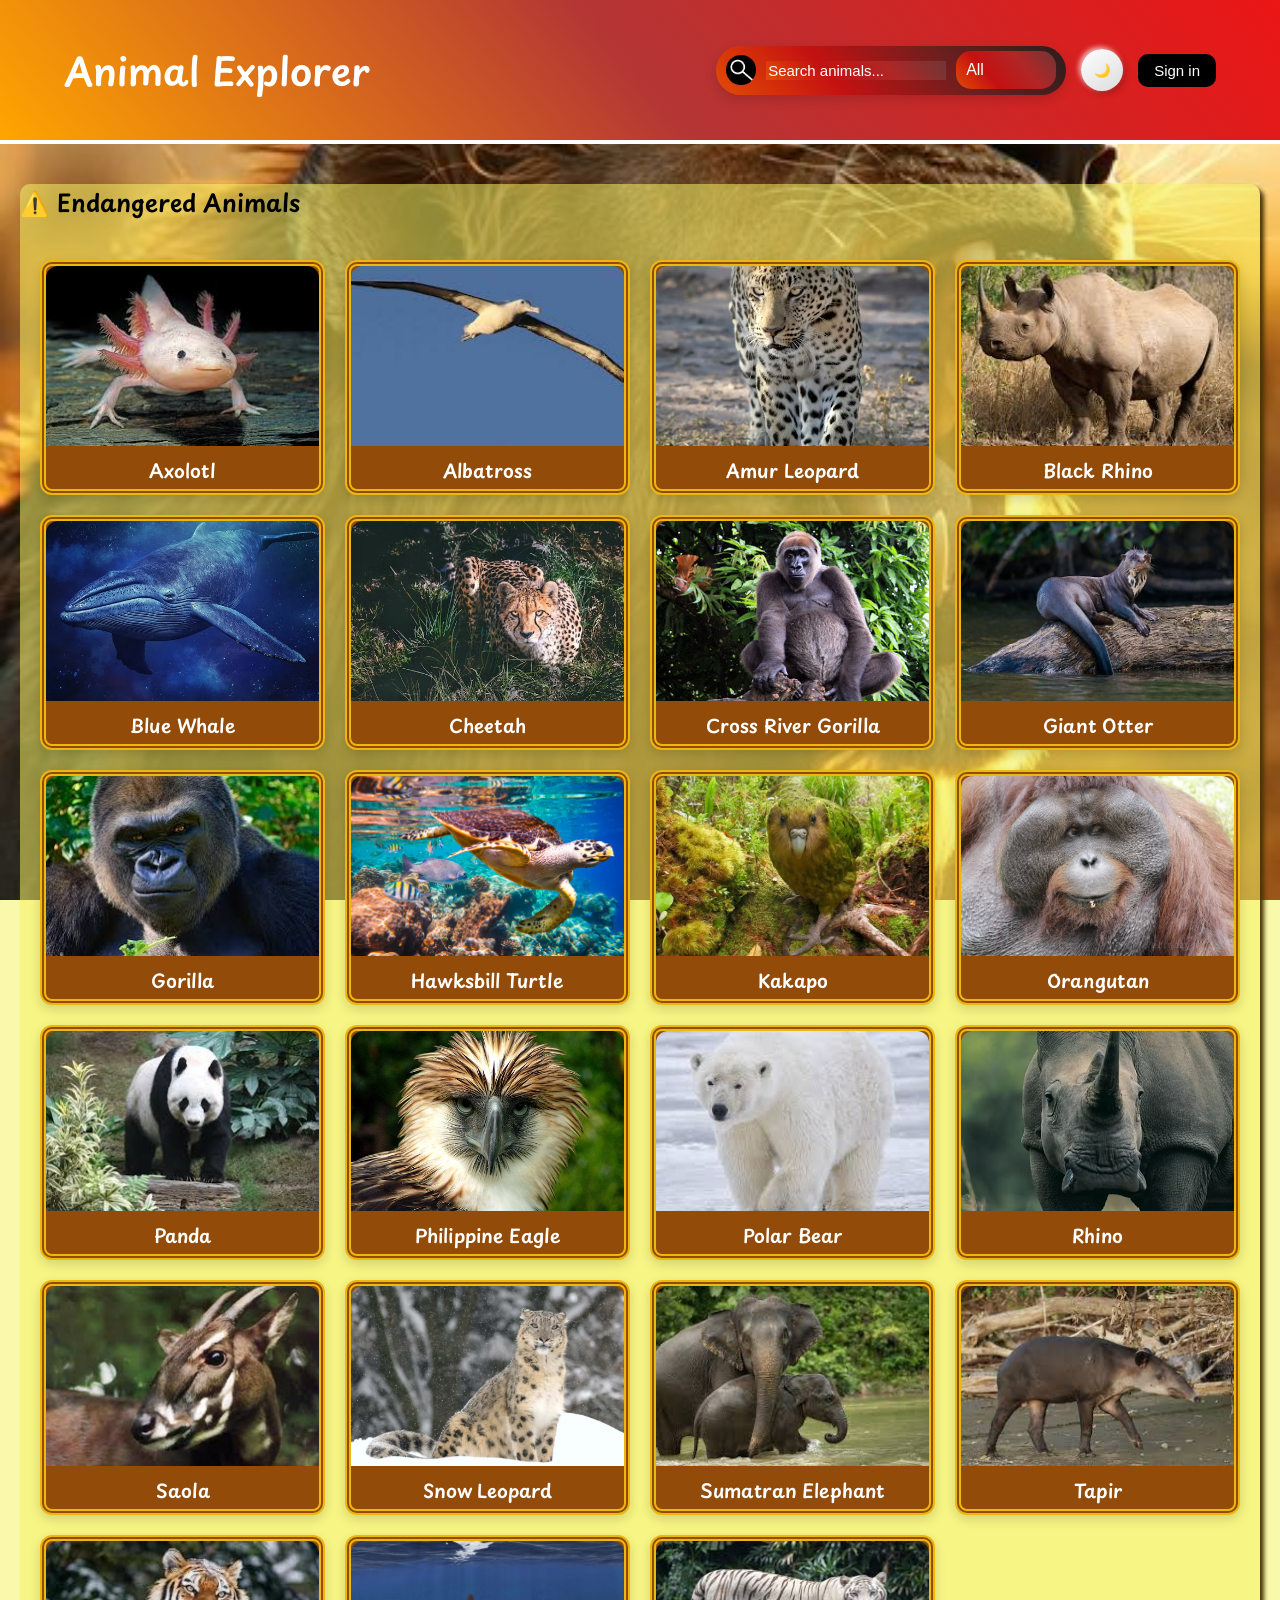
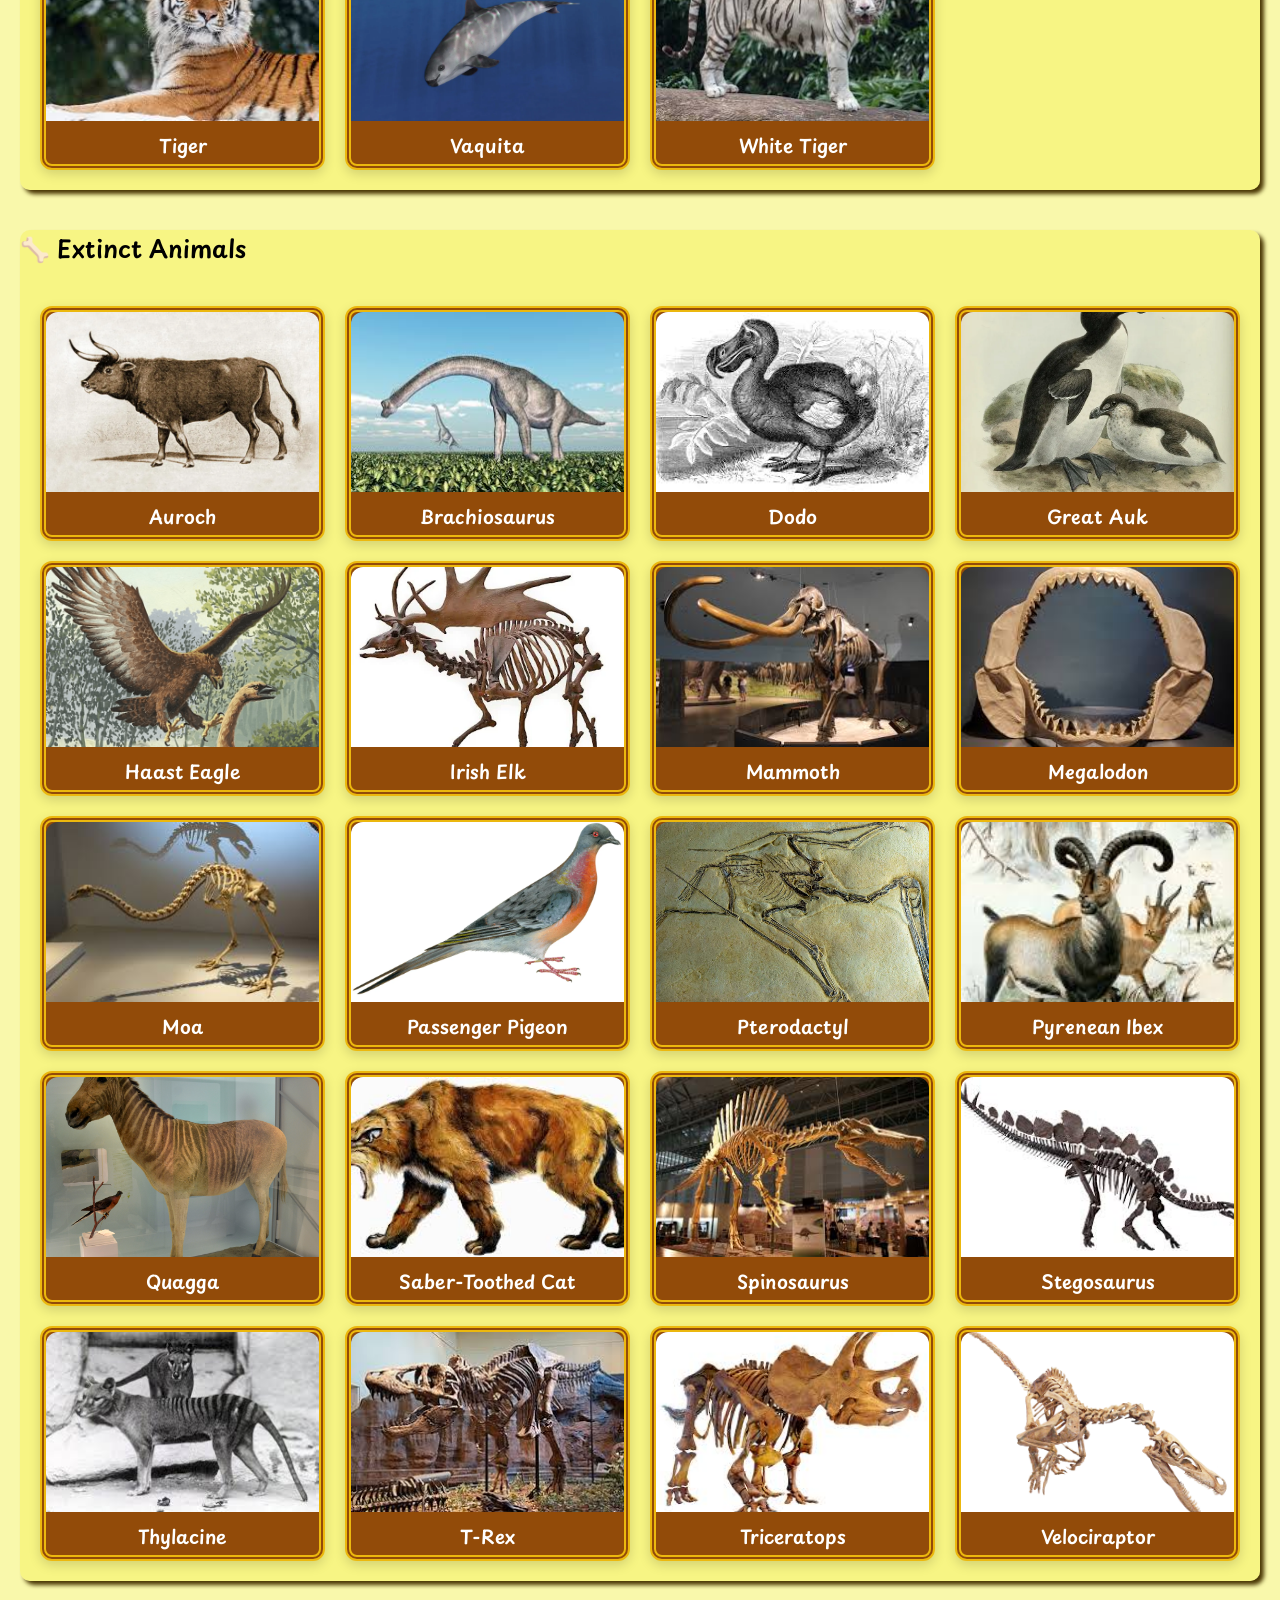
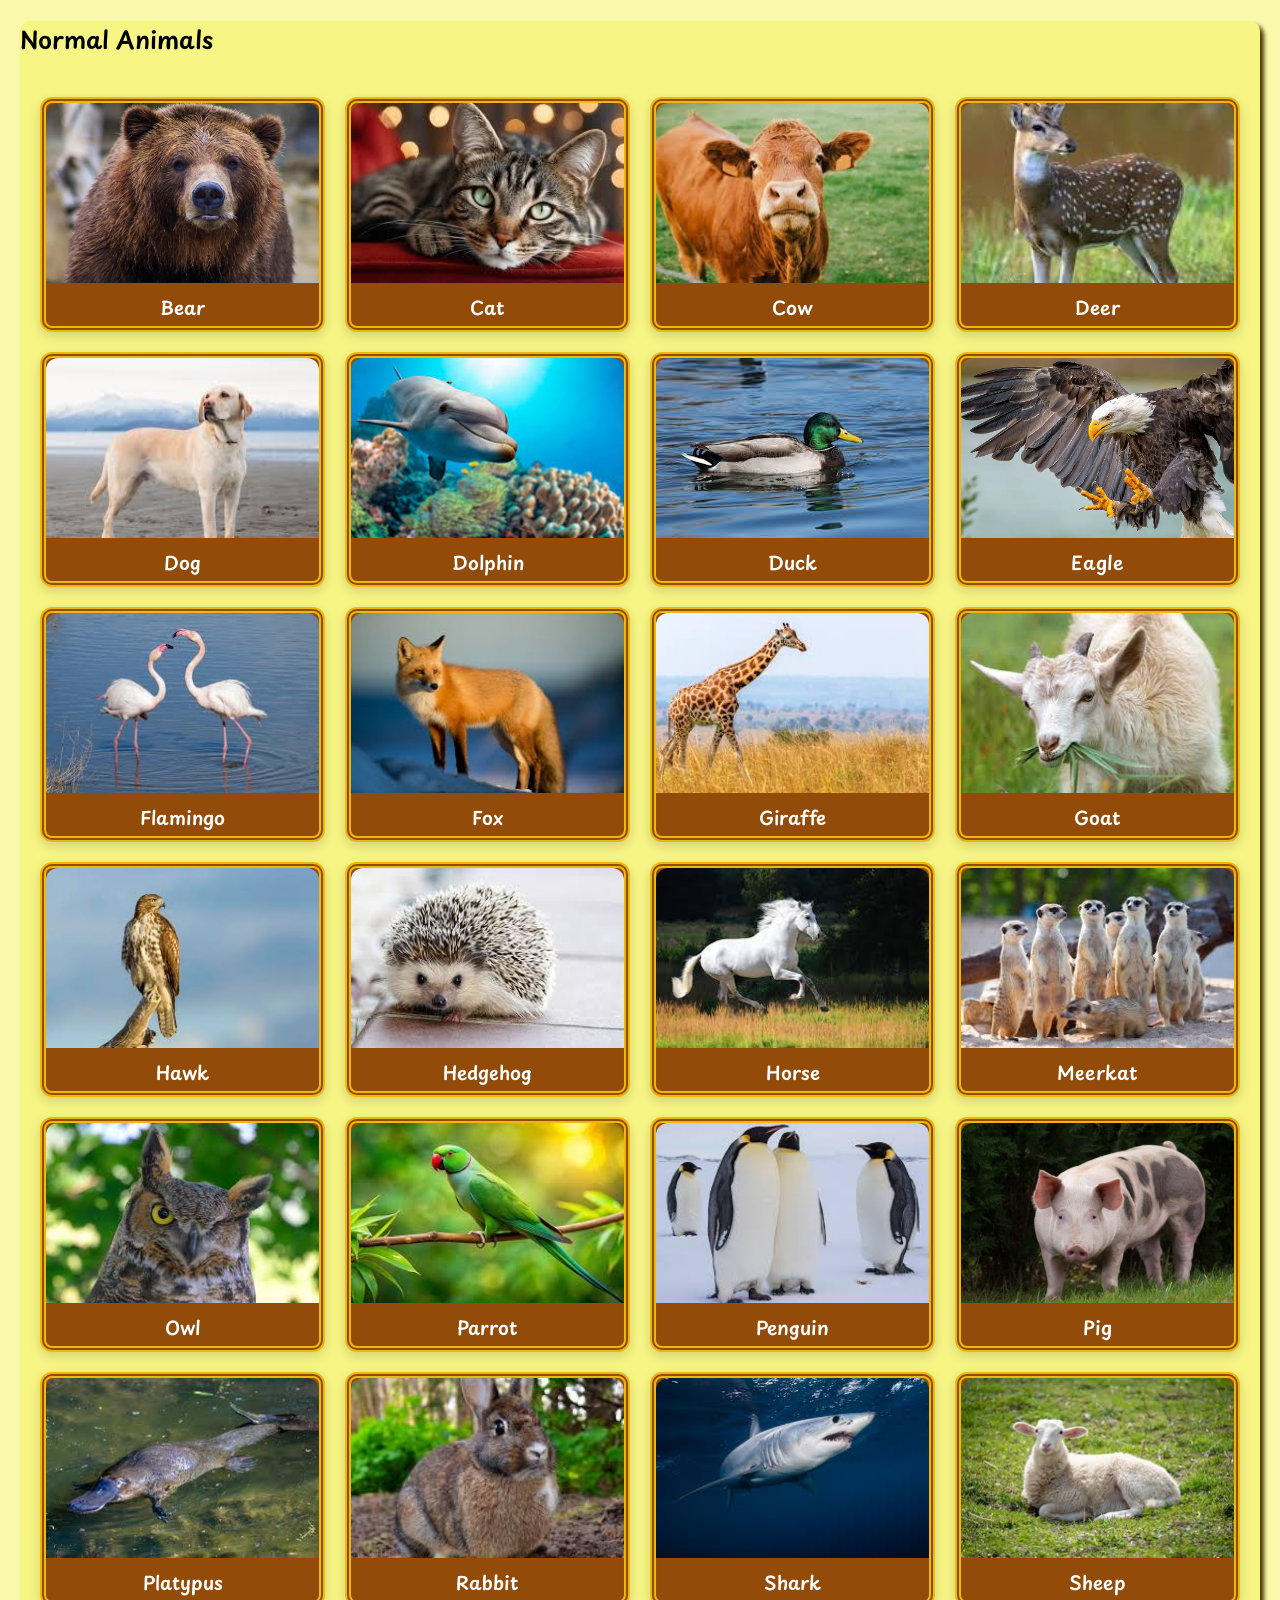
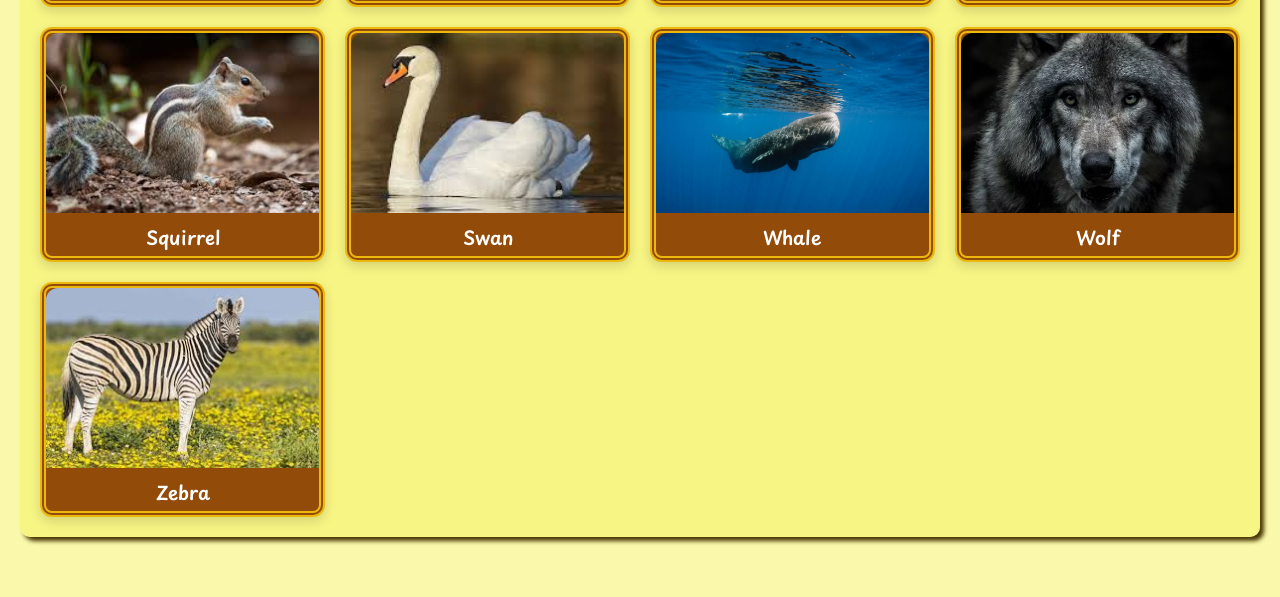
==== index.html @ 4bc7c134 "Initial commit" ====
<!DOCTYPE html>
<html>

<head>
    <meta charset="UTF-8">
    <title>Animal Explorer</title>
    <link rel="stylesheet" href="style.css">
    <meta name="viewport" content="width=device-width, initial-scale=1.0">
    <link rel="preconnect" href="https://fonts.googleapis.com">
    <link rel="preconnect" href="https://fonts.gstatic.com" crossorigin>
    <link href="https://fonts.googleapis.com/css2?family=Playpen+Sans:wght@100..800&display=swap" rel="stylesheet">
</head>

<body>

    <header class="navbar">
        <div>
            <a href="index.html">
                <h2 style="font-size: 38px">Animal Explorer</h2>
            </a>
        </div>
        <div class="right-section">
            <div class="search-bar">
                <span class="icon"><img src="magGlass.png" style="height: 30px;border-radius: 
                50%;margin-top: 4px;"></span>

                <input type="search" id="search" placeholder="Search animals...">

                <div id="categoryFilter">
                        <div class="selected-value">All</div>
                        <div class="options-list">
                        <div class="option" data-value="all">All</div>
                        <div class="option" data-value="normal">Normal</div>
                        <div class="option" data-value="endangered">Endangered</div>
                        <div class="option" data-value="extinct">Extinct</div>
                    </div>
                </div>
            </div>
            <button id="themeToggle" class="theme-btn">
                <span class="icon">🌙</span>
            </button>
            <div class="auth-section">
                <button id="loginBtn">Sign in</button>
            </div>
        </div>
    </header>
    <main class="animal-sections">

        <section class="types">
            <h2>🐾 Most Popular Animals</h2>
            <div id="popularContainer" class="card-grid"></div>
        </section>

        <section class="types">
            <h2>⚠️ Endangered Animals</h2>
            <div id="endangeredContainer" class="card-grid"></div>
        </section>

        <section class="types">
            <h2>🦴 Extinct Animals</h2>
            <div id="extinctContainer" class="card-grid"></div>
        </section>
        <section class="types">
            <h2> Normal Animals</h2>
            <div id="animalContainer" class="card-grid"></div>
        </section>

    </main>
    <div id="authModal" class="modal">
        <div class="modal-content">

            <span id="closeModal">&times;</span>
            <h2 id="formTitle">Login</h2>

            <input type="text" id="username" placeholder="Username">
            <input type="password" id="password" placeholder="Password">

            <button id="submitBtn">Login</button>

            <p id="toggleText">
                Don't have an account?
                <span id="toggleForm">Register</span>
            </p>

        </div>
    </div>
    <script src="auth.js"></script>
    <script src="script.js"></script>
    <script src="theme.js"></script>
</body>

</html>
---- style.css ----
*::selection {
    background: transparent;
}

* {
    transition: background 0.3s, color 0.3s, transform 0.2s;
}

/*DARK MODE AND LIGHT MODE*/
:root {
    --bg-color: rgba(245, 243, 100, 0.541);
    --text-color: #000;
    --card-bg: rgb(146, 75, 9);
    --navbar-bg: linear-gradient(50deg,orange,rgb(180, 53, 53), #eb1515);
    --card-bo: rgb(236, 184, 14);
    --box-sh: 4px 4px 4px rgb(73, 54, 3);
}

.dark-mode body::before {
    background: rgba(0, 0, 0, 0.6);
}

.dark-mode {
    background-image: url(lionBackgroundDark.jpg);
    --bg-color: rgba(15, 28, 59, 0.534);
    --text-color: #e5e7eb;
    --card-bg: linear-gradient(145deg, #1e293b, #0f172a);
    --navbar-bg: linear-gradient(45deg,black,rgb(24, 26, 53),#020617);
    --card-bo: rgba(35, 39, 51, 0.911);
    --box-sh: 4px 4px 4px rgb(6, 7, 66);

}

body::before {
    content: "";
    position: fixed;
    inset: 0;
    pointer-events: none;
    z-index: 0;
}

body {
    margin: 0;
    font-family: Arial, Helvetica, sans-serif;
    background: var(--bg-color);
    background-image: url("lionBackground.jpg");
    background-attachment: fixed;
    background-size: cover;
    background-repeat: no-repeat;
    color: var(--text-color);
    overflow-x: hidden;
    position: relative;
    z-index: 1;
}

/*THEME BUTTON*/
.dark-mode .theme-btn {
    background: linear-gradient(145deg, #1e293b, #0f172a);
    box-shadow:
        -2px -2px 5px rgba(255, 255, 255, 0.05);
}

.theme-btn {
    display: flex;
    align-items: center;
    justify-content: center;
    width: 42px;
    height: 42px;
    border-radius: 50%;
    border: none;
    cursor: pointer;
    background: linear-gradient(145deg, #ffffff, #dcdcdc);
    box-shadow:
        3px 3px 6px rgba(0, 0, 0, 0.2),
        -2px -2px 5px rgba(255, 255, 255, 0.7);
    transition: all 0.3s ease;
}

.theme-btn:hover {
    transform: scale(1.1);
}

.theme-btn:active {
    transform: scale(0.95);
}

.theme-btn .icon {
    font-size: 18px;
}

a {
    text-decoration: none;
    color: inherit;
}

.types {
    border-radius: 10px;
    background-color: rgba(245, 188, 31, 0.7);
    box-shadow: var(--box-sh);
}

h1,
h2,
h3 {
    font-family: "Playpen Sans", cursive;
    font-optical-sizing: auto;
    font-style: normal;
    font-weight: 600;
}

/*HEADER*/
header {
    background: var(--navbar-bg);
    color: white;
    border-bottom: 4px white solid;
}

.navbar {
    display: flex;
    align-items: center;
    justify-content: space-between;
    padding: 10px 5%;
}

.right-section {
    display: flex;
    align-items: center;
    gap: 15px;
}

/*SEARCH BAR*/
.search-bar {
    display: flex;
    align-items: center;
    background: linear-gradient(50deg, rgb(226, 75, 5), rgb(196, 17, 17), rgb(107, 31, 31), rgb(43, 29, 29));
    border-radius: 30px;
    gap: 10px;
    box-shadow: 0 4px 12px rgba(0, 0, 0, 0.15);
    padding: 5px 10px;
}

#search {
    background: linear-gradient(50deg, rgb(226, 75, 5), rgb(196, 17, 17), rgb(177, 38, 38), rgb(112, 54, 54));
    color: white;
}

#search::placeholder {
    color: white;
}

.dark-mode .search-bar {
    background: linear-gradient(50deg, rgb(49, 13, 209), rgb(33, 53, 151), rgb(36, 36, 97), rgb(22, 17, 39));
}

.dark-mode #search {
    background: linear-gradient(50deg, rgb(72, 42, 206), rgb(33, 53, 151), rgb(45, 45, 158), rgb(51, 31, 116));
    color: white;
}

.dark-mode #search::placeholder {
    color: white;
}

.search-bar .icon {
    font-size: 18px;
    color: gray;
}

.search-bar input {
    border: none;
    outline: none;
    font-size: 15px;
    width: 180px;
}

.search-bar select {
    border: none;
    outline: none;
    font-size: 14px;
    background: transparent;
}


/*CATEGORY FILTER*/
#categoryFilter {
    position: relative;
    display: inline-block;
    width: 5rem;
    cursor: pointer;
    border-radius: 15px;
    color: white;
    padding: 10px;
    background: linear-gradient(50deg, rgb(226, 75, 5), rgb(196, 17, 17), rgb(177, 38, 38), rgb(112, 54, 54));
}

.dark-mode #categoryFilter {
    background: linear-gradient(50deg, rgb(72, 42, 206), rgb(33, 53, 151), rgb(45, 45, 158), rgb(51, 31, 116));
}

.options-list {
    display: none;
    position: absolute;
    top: 100%;
    left: 0;
    width: 100%;
    z-index: 10;
    background: #fff;
    color: #000;
}

#categoryFilter:hover .options-list {
    display: block;
    background: linear-gradient(50deg, rgb(226, 75, 5), rgb(196, 17, 17), rgb(177, 38, 38), rgb(112, 54, 54));
}
.dark-mode #categoryFilter:hover .options-list {
    background: linear-gradient(50deg, rgb(72, 42, 206), rgb(33, 53, 151), rgb(45, 45, 158), rgb(51, 31, 116));
}
.option {
    background: linear-gradient(50deg, rgb(226, 75, 5), rgb(196, 17, 17), rgb(177, 38, 38), rgb(112, 54, 54));
    border-radius: 5px;
    padding: 15px;
    margin-top: 5px;
}

.option:hover {
     background: linear-gradient(50deg, rgba(226, 75, 5, 0.8), rgba(196, 17, 17,0.8), rgba(177, 38, 38,0.8), rgba(112, 54, 54,0.8));
}
.dark-mode .option{
    background: linear-gradient(50deg, rgb(72, 42, 206), rgb(33, 53, 151), rgb(45, 45, 158), rgb(51, 31, 116));
}
.dark-mode .option:hover{
    background: linear-gradient(50deg, rgba(132, 119, 190, 0.8), rgba(48, 64, 141, 0.8), rgba(8, 8, 70, 0.8), rgba(18, 3, 65, 0.8));
}
/*LOGIN*/
.auth-section {
    margin-left: auto;
}

.auth-section button {
    padding: 8px 16px;
    font-size: 15px;
    border: none;
    border-radius: 10px;
    background: black;
    color: white;
    cursor: pointer;
}

.auth-section button:hover {
    border: 1px solid white;
    transform: scale(1.2, 1.2);
}

.section-title {
    margin: 20px;
}

/*REGISTRATION FORM*/
.modal {
    display: none;
    position: fixed;
    top: 0;
    left: 0;
    width: 100%;
    height: 100%;

    background: rgba(0, 0, 0, 0.6);

    justify-content: center;
    align-items: center;
}

.dark-mode .modal {
    background: rgba(255, 255, 255, 0.6);
}

.modal-content {
    background: white;
    padding: 20px;
    border-radius: 10px;
    width: 400px;
    position: relative;
    display: flex;
    flex-direction: column;
    gap: 10px;
    font-size: 18px;
}

.dark-mode .modal-content {
    background: black;
}

.modal-content button {
    font-size: 20px;
    align-self: center;
    width: auto;
    animation: change;
}

#closeModal {
    position: absolute;
    top: 10px;
    right: 12px;
    font-size: 40px;
    cursor: pointer;
}

.modal-content input {
    padding: 8px;
}

#toggleForm {
    color: blue;
    cursor: pointer;
}

/*CARD*/
.card {
    border: 6px var(--card-bo) double;
    position: relative;
    font-family: Arial, Helvetica, sans-serif;
    background: var(--card-bg);
    border-radius: 12px;
    overflow: hidden;
    text-align: center;
    box-shadow: 0 4px 12px rgba(0, 0, 0, 0.15);
    transition: transform 0.25s ease, box-shadow 0.25s ease;
    opacity: 1;
}

.card::before {
    content: "";
    position: absolute;
    top: 0;
    left: 0;
    right: 0;
    bottom: 0;
    backdrop-filter: blur(6px);
    z-index: -1;
    /* Keeps it behind the image and text */
}

.card:hover {
    transform: translateY(-8px) scale(1.02);
    box-shadow: 0 10px 25px rgba(0, 0, 0, 0.615);
}

.card h3 {
    margin: 10px 0 5px;
    color: white;
}

.card p {
    margin-bottom: 10px;
    color: #eee;
    font-size: 14px;
}

.medal {
    position: absolute;
    top: 10px;
    left: 10px;
    width: 36px;
    height: 36px;
    border-radius: 50%;
    display: flex;
    align-items: center;
    justify-content: center;
    font-weight: bold;
    font-size: 16px;
}

.gold {
    background: #FFD700;
}

.silver {
    background: #C0C0C0;
}

.bronze {
    background: #CD7F32;
}

.normal {
    background: white;
    color: black;
    border: 2px solid #ddd;
}

/*GRID*/
.animal-sections {
    padding: 20px;
}

.animal-sections section {
    background: var(--bg-color);
    margin-bottom: 40px;
}

.card-grid {
    display: grid;
    grid-template-columns: repeat(auto-fit, minmax(260px, 1fr));
    justify-content: center;
    gap: 20px;
    padding: 20px;
}

.card img {
    width: 100%;
    height: 180px;
    object-fit: cover;
    display: block;
    border-radius: 12px 12px 0 0;

}

/*Animal.html*/
.animal-page {
    display: flex;
    gap: 40px;
    padding: 20px;
}

.animal-info {
    background: var(--bg-color);
    padding: 15px;
    flex: 1;
}

.animal-gallery img {
    height: 80%;
    width: 90%;
    border-radius: 10px;
    object-fit: cover;
}

.animal-gallery {
    height: 35rem;
    max-width: 500px;
    margin: auto;
    text-align: center;
    border: 16px double rgb(80, 51, 25);
    flex: 1;
    order: 2;
}

.dark-mode .animal-gallery {
    border: 16px double rgb(23, 18, 65);
}

.main-img {
    width: 80%;
    margin-top: 2%;
    height: auto;
    object-fit: cover;
    border-radius: 10px;
    transition: opacity 0.3s ease-in-out;
    cursor: pointer;
}

.main-img.fade {
    opacity: 0.3;
}

/*THUMBNAILs*/
.thumbnails::-webkit-scrollbar {
    display: none;
}

.thumbnails {
    margin-top: 10px;
    border-top: 16px double rgb(80, 51, 25);
    padding: 5px;
    display: flex;
    justify-content: center;
    gap: 10px;
    overflow-x: auto;
}

.dark-mode .thumbnails {
    border-top: 16px double rgb(23, 18, 65);
}

.thumbnails img {
    width: 65px;
    height: 65px;
    object-fit: cover;
    border-radius: 8px;
    cursor: pointer;
    opacity: 0.6;
    filter: blur(1px);
    transition: 0.3s;
}

.thumbnails img:hover {
    opacity: 1;
    filter: blur(0px);
    transform: scale(1.1) translateZ(5px);
}

.thumbnails img.active {
    border: 2px solid black;
    opacity: 1;
}

.dark-mode .thumbnails img.active {
    opacity: 1;
    border: 2px solid white;
}

.nav-btn {
    background: rgba(255, 255, 255, 0.1);
    border: none;
    color: white;
    font-size: 20px;
    padding: 10px;
    cursor: pointer;
    border-radius: 8px;
    transition: 0.2s;
}

.nav-btn:hover {
    background: rgba(255, 255, 255, 0.2);
}

/*IMAGE MAGNIFIED*/
.image-modal {
    display: none;
    position: fixed;
    z-index: 999;
    left: 0;
    top: 0;
    width: 100%;
    height: 100%;
    background: rgba(0, 0, 0, 0.9);
    justify-content: center;
    align-items: center;
}

.image-modal img {
    max-width: 90%;
    max-height: 90%;
    border-radius: 10px;
}

#closeImage {
    position: absolute;
    top: 20px;
    right: 30px;
    font-size: 40px;
    color: white;
    cursor: pointer;
}

/*BACK BUTTON*/
#back {
    height: 70px;
    width: auto;
    padding: 10px;
    margin: 5%;
    border-radius: 8px;
    background: var(--bg-color);
}

@media(max-width:600px) {
    .card img {
        height: 150px;
    }
}

.animal-info {
    line-height: 1.6;
}

@media (max-width: 768px) {
    .animal-page {
        flex-direction: column;
        padding: 10px;
    }

    .animal-gallery {
        order: 1;
        width: 400px;
        height: 200px;
    }

    .animal-info {
        order: 2;
    }

    .main-img {
        height: 220px;
    }

    .thumbnails img {
        width: 60px;
        height: 60px;
    }

    .navbar {
        flex-direction: column;
        align-items: flex-start;
        gap: 10px;
    }

    .right-section {
        width: 100%;
        flex-direction: column;
        align-items: stretch;
    }

    #search {
        width: 100%;
    }

    .search-bar {
        width: 100%;
    }

    .search-bar input {
        width: 100%;
    }

    .auth-section {
        width: 100%;
    }

    .auth-section button {
        width: 100%;
    }

    .card-grid {
        gap: 10px;
        padding: 10px;
    }

}
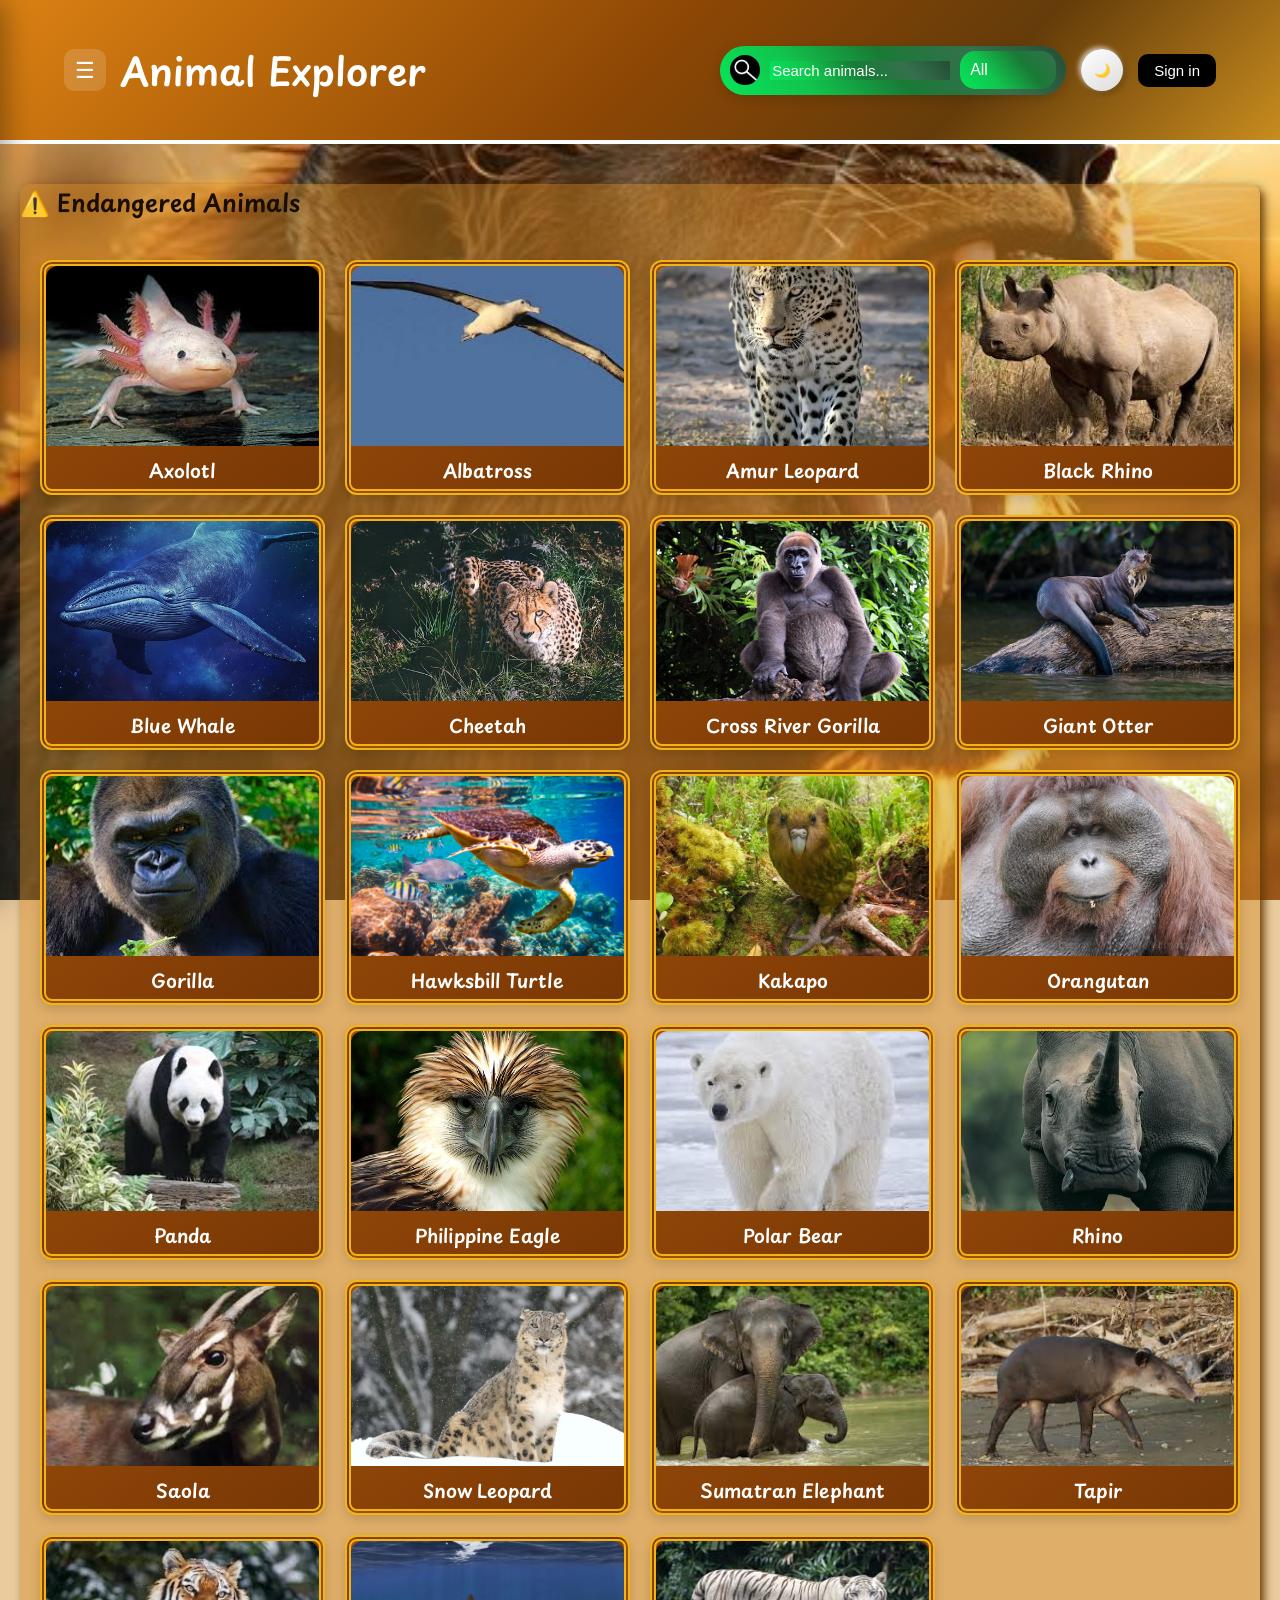
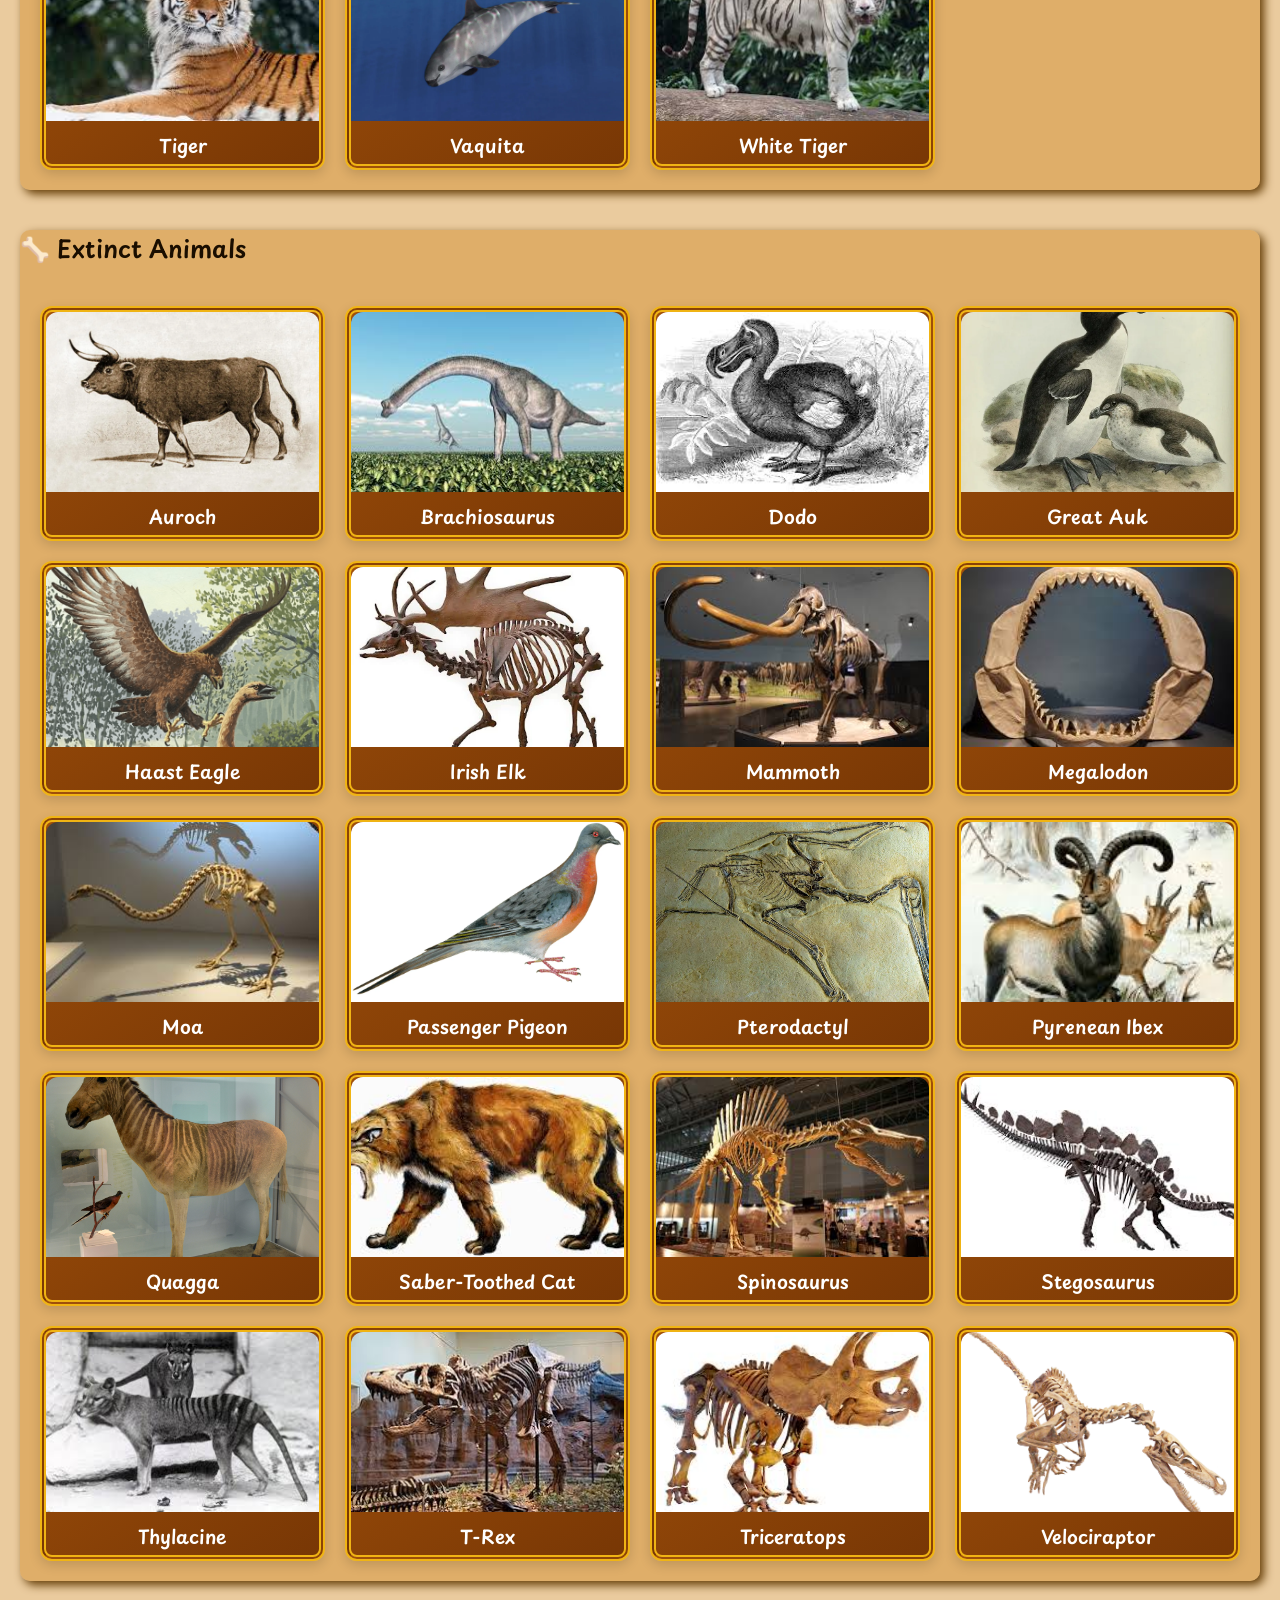
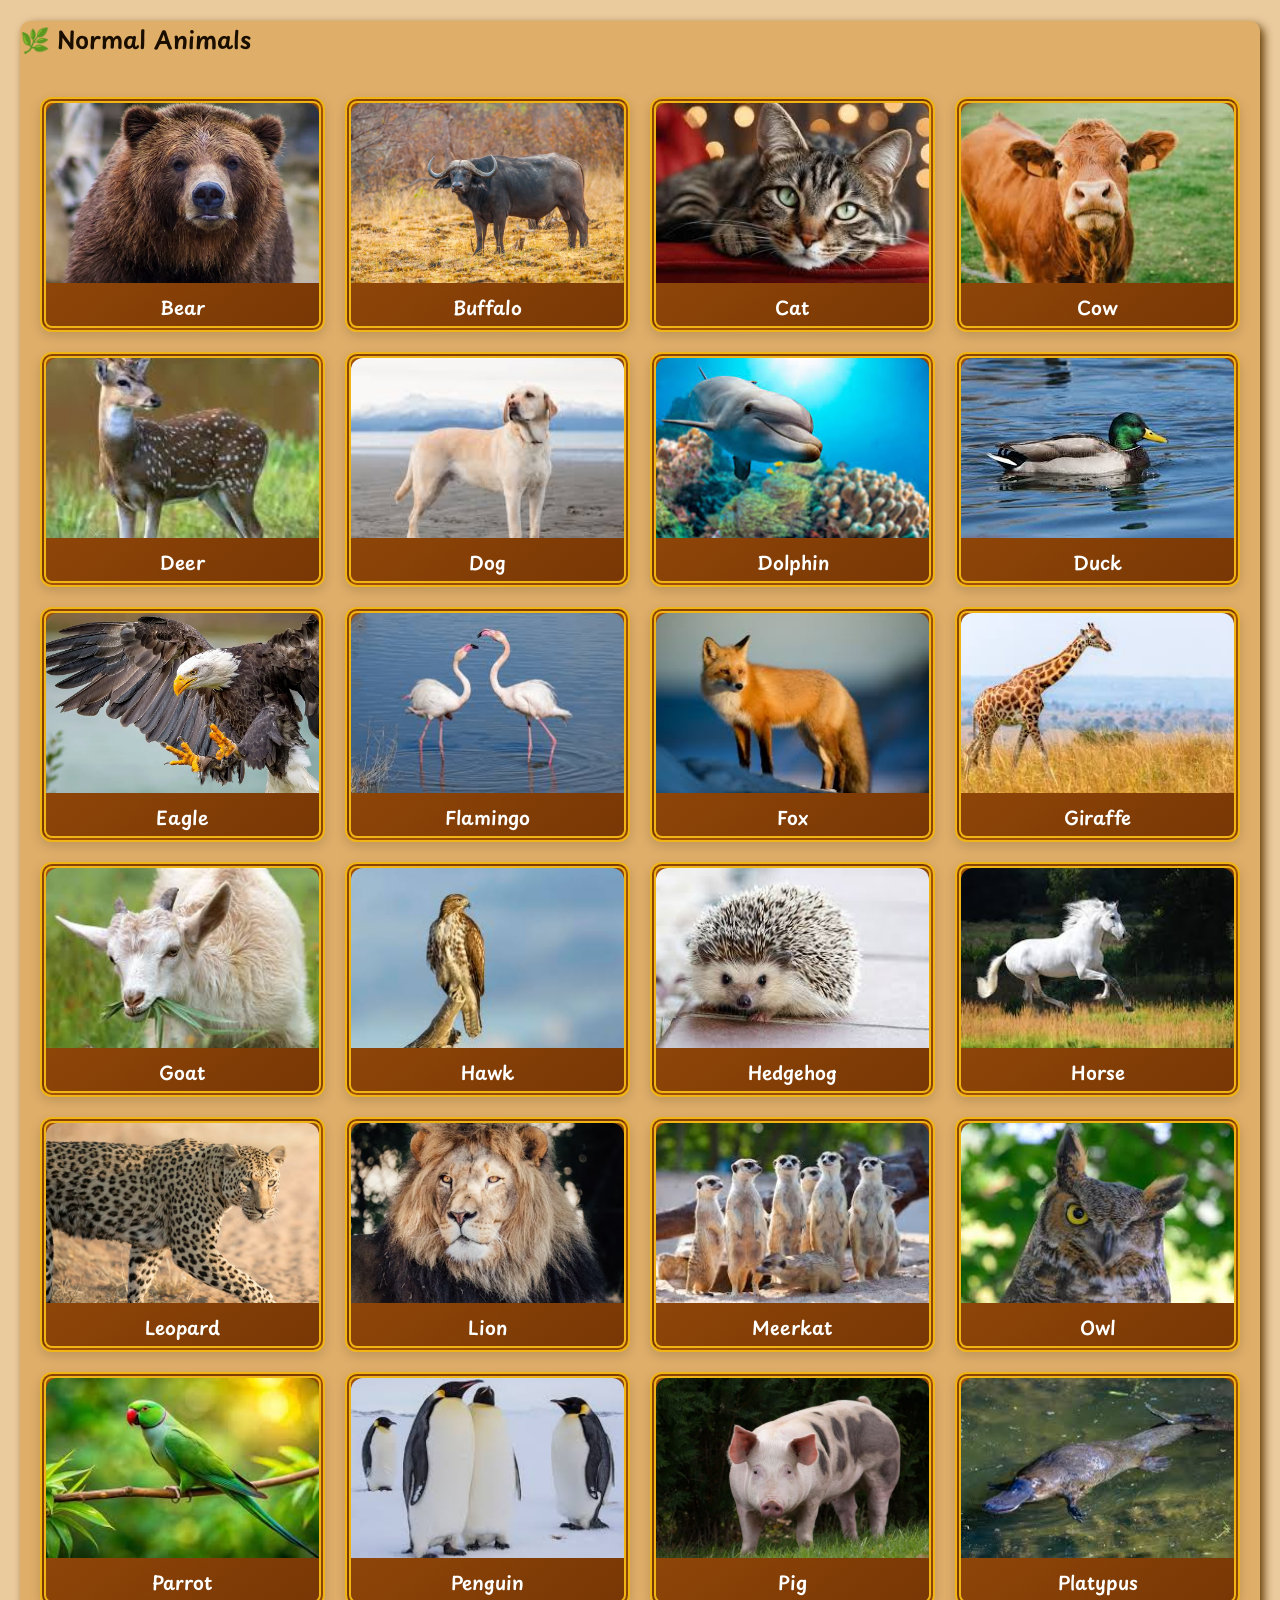
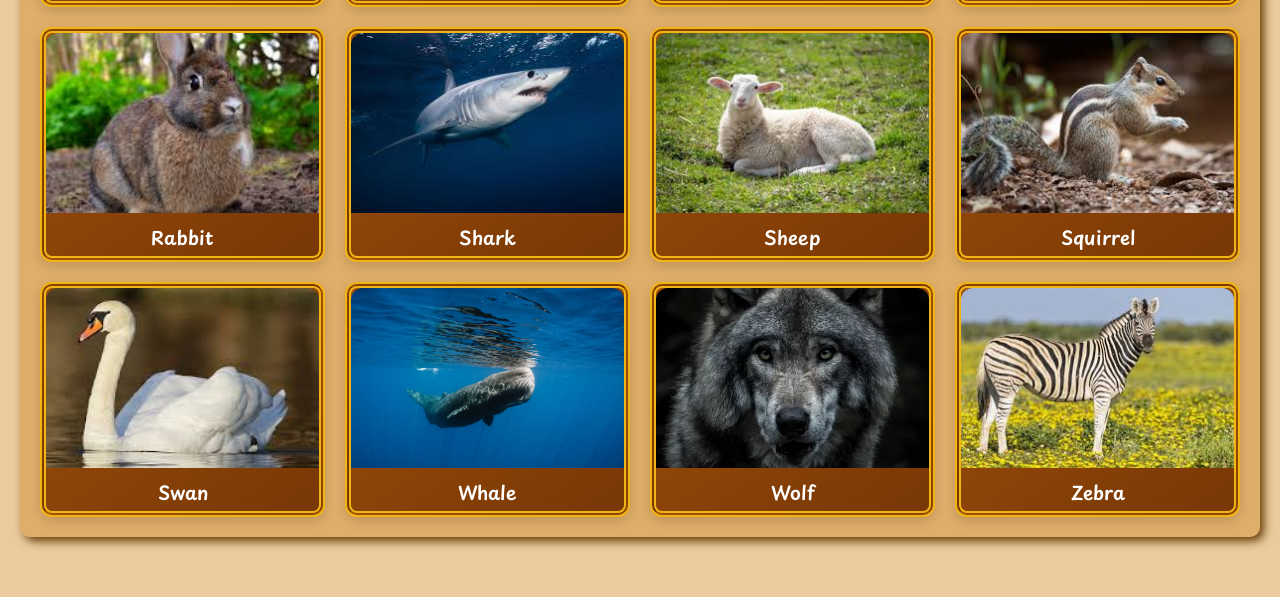
==== commit 89d86957: "Total UI Changed" ====
--- a/index.html
+++ b/index.html
@@ -12,23 +12,94 @@
 </head>
 
 <body>
+    <div id="sidebarOverlay" class="sidebar-overlay"></div>
+    <aside id="sidebar" class="sidebar">
+        <div class="sidebar-header">
+            <span>🐾 Explorer Menu</span>
+            <button id="closeSidebar" class="sidebar-close">✕</button>
+        </div>
 
+        <div class="sidebar-section">
+            <label class="sidebar-label"> Search Animals</label>
+            <div class="sidebar-search-wrap">
+                <input type="search" id="sidebarSearch" placeholder="Search animals..." class="sidebar-input">
+            </div>
+        </div>
+
+        <!-- Category Filter -->
+        <div class="sidebar-section">
+            <label class="sidebar-label">🗂 Category</label>
+            <div class="sidebar-cat-buttons">
+                <button class="sidebar-cat-btn active-cat" data-value="all">All</button>
+                <button class="sidebar-cat-btn" data-value="normal">Normal</button>
+                <button class="sidebar-cat-btn" data-value="endangered">⚠️ Endangered</button>
+                <button class="sidebar-cat-btn" data-value="extinct">🦴 Extinct</button>
+            </div>
+        </div>
+
+        <!-- Dark / Light Mode -->
+        <div class="sidebar-section">
+            <label class="sidebar-label">🌗 Dark Mode</label>
+            <div class="sidebar-toggle-row">
+                <span class="toggle-label-off">☀️ Light</span>
+                <label class="switch">
+                    <input type="checkbox" id="sidebarDarkToggle">
+                    <span class="slider-knob"></span>
+                </label>
+                <span class="toggle-label-on">🌙 Dark</span>
+            </div>
+        </div>
+
+        <!-- Animal Theme -->
+        <div class="sidebar-section">
+            <label class="sidebar-label">🎨 Background Theme</label>
+            <div class="sidebar-theme-grid">
+                <button class="sidebar-theme-option" data-theme="lion">
+                    <span class="theme-emoji">🦁</span>
+                    <span>Lion</span>
+                </button>
+                <button class="sidebar-theme-option" data-theme="wolf">
+                    <span class="theme-emoji">🐺</span>
+                    <span>Wolf</span>
+                </button>
+                <button class="sidebar-theme-option" data-theme="flamingo">
+                    <span class="theme-emoji">🦩</span>
+                    <span>Flamingo</span>
+                </button>
+            </div>
+        </div>
+
+        <!-- Auth -->
+        <div class="sidebar-section">
+            <label class="sidebar-label">👤 Account</label>
+            <button id="sidebarAuthBtn" class="sidebar-auth-btn">Sign In</button>
+            <div id="sidebarUserInfo" class="sidebar-user-info" style="display:none"></div>
+        </div>
+
+        <!-- Navigation links -->
+        <div class="sidebar-section">
+            <label class="sidebar-label">📖 Navigate</label>
+            <a href="index.html" class="sidebar-nav-link">🏠 Home</a>
+        </div>
+
+        <div class="sidebar-footer">Animal Explorer &copy; 2025</div>
+    </aside>
+
+    <!-- ══ NAVBAR ════════════════════════════════════════ -->
     <header class="navbar">
-        <div>
+        <div class="navbar-left">
+            <button id="sidebarToggle" class="sidebar-toggle-btn" title="Open menu">☰</button>
             <a href="index.html">
                 <h2 style="font-size: 38px">Animal Explorer</h2>
             </a>
         </div>
         <div class="right-section">
             <div class="search-bar">
-                <span class="icon"><img src="magGlass.png" style="height: 30px;border-radius: 
-                50%;margin-top: 4px;"></span>
-
+                <span class="icon"><img src="magGlass.png" style="height:30px;border-radius:50%;margin-top:4px;"></span>
                 <input type="search" id="search" placeholder="Search animals...">
-
                 <div id="categoryFilter">
-                        <div class="selected-value">All</div>
-                        <div class="options-list">
+                    <div class="selected-value">All</div>
+                    <div class="options-list">
                         <div class="option" data-value="all">All</div>
                         <div class="option" data-value="normal">Normal</div>
                         <div class="option" data-value="endangered">Endangered</div>
@@ -44,49 +115,42 @@
             </div>
         </div>
     </header>
+
+    <!-- ══ MAIN ══════════════════════════════════════════ -->
     <main class="animal-sections">
-
         <section class="types">
             <h2>🐾 Most Popular Animals</h2>
             <div id="popularContainer" class="card-grid"></div>
         </section>
-
         <section class="types">
             <h2>⚠️ Endangered Animals</h2>
             <div id="endangeredContainer" class="card-grid"></div>
         </section>
-
         <section class="types">
             <h2>🦴 Extinct Animals</h2>
             <div id="extinctContainer" class="card-grid"></div>
         </section>
         <section class="types">
-            <h2> Normal Animals</h2>
+            <h2>🌿 Normal Animals</h2>
             <div id="animalContainer" class="card-grid"></div>
         </section>
+    </main>
 
-    </main>
+    <!-- ══ AUTH MODAL ════════════════════════════════════ -->
     <div id="authModal" class="modal">
         <div class="modal-content">
-
             <span id="closeModal">&times;</span>
             <h2 id="formTitle">Login</h2>
-
             <input type="text" id="username" placeholder="Username">
             <input type="password" id="password" placeholder="Password">
-
             <button id="submitBtn">Login</button>
-
-            <p id="toggleText">
-                Don't have an account?
-                <span id="toggleForm">Register</span>
-            </p>
-
+            <p id="toggleText">Don't have an account? <span id="toggleForm">Register</span></p>
         </div>
     </div>
+
     <script src="auth.js"></script>
     <script src="script.js"></script>
     <script src="theme.js"></script>
+    <script src="sidebar.js"></script>
 </body>
-
-</html>+</html>
--- a/style.css
+++ b/style.css
@@ -1,34 +1,38 @@
-*::selection {
-    background: transparent;
-}
+/* ═══════════════════════════════════════════════════════
+   Animal Explorer — style.css
+   ═══════════════════════════════════════════════════════ */
 
 * {
-    transition: background 0.3s, color 0.3s, transform 0.2s;
-}
-
-/*DARK MODE AND LIGHT MODE*/
+    box-sizing: border-box;
+    transition: background 0.35s, color 0.3s, border-color 0.3s;
+}
+
+/* ── CSS Variables (defaults = lion light) ───────────── */
 :root {
-    --bg-color: rgba(245, 243, 100, 0.541);
-    --text-color: #000;
-    --card-bg: rgb(146, 75, 9);
-    --navbar-bg: linear-gradient(50deg,orange,rgb(180, 53, 53), #eb1515);
-    --card-bo: rgb(236, 184, 14);
-    --box-sh: 4px 4px 4px rgb(73, 54, 3);
-}
-
-.dark-mode body::before {
-    background: rgba(0, 0, 0, 0.6);
-}
-
+    --bg-color:           rgba(210, 140, 40, 0.45);
+    --text-color:         #1a0e00;
+    --card-bg:            linear-gradient(145deg, rgb(160,80,10), rgb(120,55,5));
+    --navbar-bg:          linear-gradient(135deg, rgb(220,130,20), rgb(180,100,10), rgb(140,70,5), rgb(100,60,10), rgb(200,140,30));
+    --card-bo:            rgb(240, 180, 20);
+    --box-sh:             4px 4px 10px rgb(100,60,5);
+    --accent:             rgb(220,130,20);
+    --sidebar-bg:         linear-gradient(160deg, rgba(200,120,15,0.97), rgba(140,70,5,0.97));
+    --sidebar-item-bg:    rgba(255,200,80,0.18);
+    --sidebar-item-hover: rgba(255,200,80,0.35);
+}
+
+/* ── Dark mode base ──────────────────────────────────── */
 .dark-mode {
-    background-image: url(lionBackgroundDark.jpg);
-    --bg-color: rgba(15, 28, 59, 0.534);
-    --text-color: #e5e7eb;
-    --card-bg: linear-gradient(145deg, #1e293b, #0f172a);
-    --navbar-bg: linear-gradient(45deg,black,rgb(24, 26, 53),#020617);
-    --card-bo: rgba(35, 39, 51, 0.911);
-    --box-sh: 4px 4px 4px rgb(6, 7, 66);
-
+    --bg-color:           rgba(30, 18, 5, 0.7);
+    --text-color:         #e5e7eb;
+    --card-bg:            linear-gradient(145deg, #2a1a05, #1a0f02);
+    --navbar-bg:          linear-gradient(45deg, #0d0800, rgb(40,25,5), #1a1005);
+    --card-bo:            rgba(80,50,10,0.9);
+    --box-sh:             4px 4px 12px rgb(15,8,1);
+    --accent:             rgb(200,120,15);
+    --sidebar-bg:         linear-gradient(160deg, rgba(30,18,5,0.98), rgba(15,8,2,0.98));
+    --sidebar-item-bg:    rgba(200,120,15,0.15);
+    --sidebar-item-hover: rgba(200,120,15,0.3);
 }
 
 body::before {
@@ -43,7 +47,6 @@
     margin: 0;
     font-family: Arial, Helvetica, sans-serif;
     background: var(--bg-color);
-    background-image: url("lionBackground.jpg");
     background-attachment: fixed;
     background-size: cover;
     background-repeat: no-repeat;
@@ -53,14 +56,383 @@
     z-index: 1;
 }
 
-/*THEME BUTTON*/
+/* ── Background themes ───────────────────────────────── */
+.lion-theme               { background-image: url("lionBackground.jpg"); }
+.wolf-theme               { background-image: url("wolfBackground.jpg"); }
+.flamingo-theme           { background-image: url("flamingoBackground.jpg"); }
+.dark-mode.lion-theme     { background-image: url("lionBackgroundDark.jpg"); }
+.dark-mode.wolf-theme     { background-image: url("wolfBackgroundDark.jpg"); }
+.dark-mode.flamingo-theme { background-image: url("flamingoBackgroundDark.jpg"); }
+
+/* ── Typography ─────────────────────────────────────── */
+h1, h2, h3, p {
+    font-family: "Playpen Sans", cursive;
+    font-optical-sizing: auto;
+    font-weight: 600;
+}
+
+a { text-decoration: none; color: inherit; }
+
+/* ═══════════════════════════════════════════════════════
+   SIDEBAR
+   ═══════════════════════════════════════════════════════ */
+
+.sidebar-overlay {
+    display: none;
+    position: fixed;
+    inset: 0;
+    background: rgba(0,0,0,0.55);
+    z-index: 900;
+    backdrop-filter: blur(3px);
+}
+.sidebar-overlay.overlay-show { display: block; }
+
+.sidebar {
+    position: fixed;
+    top: 0;
+    left: 0;
+    width: 310px;
+    height: 100vh;
+    background: var(--sidebar-bg);
+    z-index: 1000;
+    transform: translateX(-100%);
+    transition: transform 0.32s cubic-bezier(0.4,0,0.2,1);
+    overflow-y: auto;
+    display: flex;
+    flex-direction: column;
+    color: white;
+    box-shadow: 4px 0 30px rgba(0,0,0,0.4);
+}
+.sidebar.sidebar-open { transform: translateX(0); }
+
+/* Scrollbar inside sidebar */
+.sidebar::-webkit-scrollbar { width: 5px; }
+.sidebar::-webkit-scrollbar-thumb {
+    background: rgba(255,255,255,0.25);
+    border-radius: 10px;
+}
+
+/* Header */
+.sidebar-header {
+    display: flex;
+    align-items: center;
+    justify-content: space-between;
+    padding: 18px 20px;
+    font-size: 1.15rem;
+    font-family: "Playpen Sans", cursive;
+    font-weight: 700;
+    border-bottom: 1px solid rgba(255,255,255,0.15);
+    background: rgba(0,0,0,0.15);
+}
+
+.sidebar-close {
+    background: rgba(255,255,255,0.12);
+    border: none;
+    color: white;
+    width: 32px;
+    height: 32px;
+    border-radius: 50%;
+    cursor: pointer;
+    font-size: 1rem;
+    display: flex;
+    align-items: center;
+    justify-content: center;
+    transition: background 0.2s;
+}
+.sidebar-close:hover { background: rgba(255,255,255,0.28); }
+
+/* Sections */
+.sidebar-section {
+    padding: 16px 20px;
+    border-bottom: 1px solid rgba(255,255,255,0.1);
+}
+
+.sidebar-label {
+    display: block;
+    font-size: 0.75rem;
+    font-weight: 700;
+    letter-spacing: 0.08em;
+    text-transform: uppercase;
+    color: rgba(255,255,255,0.65);
+    margin-bottom: 10px;
+    font-family: Arial, sans-serif;
+}
+
+/* Search inside sidebar */
+.sidebar-search-wrap {
+    display: flex;
+    align-items: center;
+    background: rgba(255,255,255,0.12);
+    border-radius: 10px;
+    padding: 4px 10px;
+    border: 1px solid rgba(255,255,255,0.2);
+}
+.sidebar-input {
+    background: transparent;
+    border: none;
+    outline: none;
+    color: white;
+    font-size: 0.95rem;
+    width: 100%;
+    padding: 6px 4px;
+}
+.sidebar-input::placeholder { color: rgba(255,255,255,0.5); }
+
+/* Category buttons */
+.sidebar-cat-buttons {
+    display: flex;
+    flex-direction: column;
+    gap: 7px;
+}
+.sidebar-cat-btn {
+    background: var(--sidebar-item-bg);
+    color: white;
+    border: 1px solid rgba(255,255,255,0.15);
+    border-radius: 9px;
+    padding: 9px 14px;
+    cursor: pointer;
+    font-size: 0.9rem;
+    font-family: "Playpen Sans", cursive;
+    text-align: left;
+    transition: background 0.2s, transform 0.15s;
+}
+.sidebar-cat-btn:hover  { background: var(--sidebar-item-hover); transform: translateX(4px); }
+.sidebar-cat-btn.active-cat {
+    background: rgba(255,255,255,0.28);
+    border-color: rgba(255,255,255,0.5);
+    font-weight: 700;
+}
+
+/* Dark mode toggle row */
+.sidebar-toggle-row {
+    display: flex;
+    align-items: center;
+    gap: 12px;
+    padding: 4px 0;
+}
+.toggle-label-off, .toggle-label-on {
+    font-size: 0.9rem;
+    color: rgba(255,255,255,0.8);
+}
+
+/* iOS-style toggle switch */
+.switch {
+    position: relative;
+    display: inline-block;
+    width: 52px;
+    height: 28px;
+    flex-shrink: 0;
+}
+.switch input { opacity: 0; width: 0; height: 0; }
+.slider-knob {
+    position: absolute;
+    cursor: pointer;
+    inset: 0;
+    background: rgba(255,255,255,0.2);
+    border-radius: 28px;
+    transition: background 0.3s;
+}
+.slider-knob::before {
+    content: "";
+    position: absolute;
+    width: 22px;
+    height: 22px;
+    left: 3px;
+    bottom: 3px;
+    background: white;
+    border-radius: 50%;
+    transition: transform 0.3s;
+    box-shadow: 0 2px 5px rgba(0,0,0,0.3);
+}
+.switch input:checked + .slider-knob { background: rgba(255,255,255,0.45); }
+.switch input:checked + .slider-knob::before { transform: translateX(24px); }
+
+/* Theme option grid */
+.sidebar-theme-grid {
+    display: grid;
+    grid-template-columns: repeat(3, 1fr);
+    gap: 8px;
+}
+.sidebar-theme-option {
+    background: var(--sidebar-item-bg);
+    border: 1px solid rgba(255,255,255,0.15);
+    border-radius: 10px;
+    color: white;
+    padding: 10px 6px;
+    cursor: pointer;
+    font-family: "Playpen Sans", cursive;
+    font-size: 0.78rem;
+    display: flex;
+    flex-direction: column;
+    align-items: center;
+    gap: 4px;
+    transition: background 0.2s, transform 0.15s, border-color 0.2s;
+}
+.sidebar-theme-option:hover { background: var(--sidebar-item-hover); transform: scale(1.04); }
+.sidebar-theme-option.active-theme {
+    background: rgba(255,255,255,0.32);
+    border-color: white;
+    font-weight: 700;
+}
+.theme-emoji { font-size: 1.5rem; }
+
+/* Auth in sidebar */
+.sidebar-auth-btn {
+    width: 100%;
+    padding: 10px;
+    background: rgba(255,255,255,0.15);
+    border: 1px solid rgba(255,255,255,0.3);
+    border-radius: 10px;
+    color: white;
+    font-family: "Playpen Sans", cursive;
+    font-size: 0.95rem;
+    cursor: pointer;
+    transition: background 0.2s;
+}
+.sidebar-auth-btn:hover { background: rgba(255,255,255,0.28); }
+
+.sidebar-user-info {
+    display: flex;
+    flex-direction: column;
+    gap: 8px;
+    align-items: flex-start;
+}
+.sidebar-username {
+    font-size: 0.95rem;
+    font-weight: 600;
+    color: rgba(255,255,255,0.9);
+}
+.sidebar-logout-btn {
+    background: rgba(220,50,50,0.35);
+    border: 1px solid rgba(255,80,80,0.4);
+    border-radius: 8px;
+    color: white;
+    padding: 6px 12px;
+    font-size: 0.85rem;
+    cursor: pointer;
+    transition: background 0.2s;
+}
+.sidebar-logout-btn:hover { background: rgba(220,50,50,0.6); }
+
+/* Nav links in sidebar */
+.sidebar-nav-link {
+    display: block;
+    background: var(--sidebar-item-bg);
+    border: 1px solid rgba(255,255,255,0.12);
+    border-radius: 9px;
+    padding: 9px 14px;
+    color: white;
+    font-size: 0.9rem;
+    text-decoration: none;
+    transition: background 0.2s, transform 0.15s;
+}
+.sidebar-nav-link:hover { background: var(--sidebar-item-hover); transform: translateX(4px); }
+
+.sidebar-footer {
+    margin-top: auto;
+    padding: 16px 20px;
+    font-size: 0.75rem;
+    color: rgba(255,255,255,0.35);
+    text-align: center;
+    border-top: 1px solid rgba(255,255,255,0.08);
+}
+
+/* ═══════════════════════════════════════════════════════
+   THEME POPUP (button click menu)
+   ═══════════════════════════════════════════════════════ */
+#themePopup {
+    position: absolute;
+    z-index: 2000;
+    background: var(--sidebar-bg);
+    border: 1px solid rgba(255,255,255,0.2);
+    border-radius: 14px;
+    padding: 8px;
+    display: flex;
+    flex-direction: column;
+    gap: 6px;
+    min-width: 170px;
+    box-shadow: 0 8px 32px rgba(0,0,0,0.35);
+    animation: popupFadeIn 0.18s ease;
+}
+@keyframes popupFadeIn {
+    from { opacity: 0; transform: translateX(-50%) translateY(-6px); }
+    to   { opacity: 1; transform: translateX(-50%) translateY(0); }
+}
+#themePopup button {
+    display: flex;
+    align-items: center;
+    gap: 9px;
+    background: var(--sidebar-item-bg);
+    border: 1px solid rgba(255,255,255,0.12);
+    border-radius: 9px;
+    color: white;
+    font-family: "Playpen Sans", cursive;
+    font-size: 0.88rem;
+    padding: 9px 13px;
+    cursor: pointer;
+    transition: background 0.18s;
+    width: 100%;
+    text-align: left;
+}
+#themePopup button:hover { background: var(--sidebar-item-hover); }
+
+/* ═══════════════════════════════════════════════════════
+   NAVBAR
+   ═══════════════════════════════════════════════════════ */
+header {
+    background: var(--navbar-bg);
+    color: white;
+    border-bottom: 4px white solid;
+    position: sticky;
+    top: 0;
+    z-index: 800;
+}
+
+.navbar {
+    display: flex;
+    align-items: center;
+    justify-content: space-between;
+    padding: 10px 5%;
+}
+
+.navbar-left {
+    display: flex;
+    align-items: center;
+    gap: 14px;
+}
+
+/* Hamburger button */
+.sidebar-toggle-btn {
+    background: rgba(255,255,255,0.15);
+    border: none;
+    color: white;
+    font-size: 1.4rem;
+    width: 42px;
+    height: 42px;
+    border-radius: 10px;
+    cursor: pointer;
+    display: flex;
+    align-items: center;
+    justify-content: center;
+    transition: background 0.2s, transform 0.15s;
+    flex-shrink: 0;
+}
+.sidebar-toggle-btn:hover  { background: rgba(255,255,255,0.28); }
+.sidebar-toggle-btn:active { transform: scale(0.93); }
+
+.right-section {
+    display: flex;
+    align-items: center;
+    gap: 15px;
+}
+
+/* ── Theme button ──────────────────────────────────────── */
 .dark-mode .theme-btn {
     background: linear-gradient(145deg, #1e293b, #0f172a);
-    box-shadow:
-        -2px -2px 5px rgba(255, 255, 255, 0.05);
-}
-
+    box-shadow: -2px -2px 5px rgba(255,255,255,0.05);
+}
 .theme-btn {
+    position: relative;
     display: flex;
     align-items: center;
     justify-content: center;
@@ -70,133 +442,58 @@
     border: none;
     cursor: pointer;
     background: linear-gradient(145deg, #ffffff, #dcdcdc);
-    box-shadow:
-        3px 3px 6px rgba(0, 0, 0, 0.2),
-        -2px -2px 5px rgba(255, 255, 255, 0.7);
+    box-shadow: 3px 3px 6px rgba(0,0,0,0.2), -2px -2px 5px rgba(255,255,255,0.7);
     transition: all 0.3s ease;
-}
-
-.theme-btn:hover {
-    transform: scale(1.1);
-}
-
-.theme-btn:active {
-    transform: scale(0.95);
-}
-
-.theme-btn .icon {
-    font-size: 18px;
-}
-
-a {
-    text-decoration: none;
-    color: inherit;
-}
-
-.types {
-    border-radius: 10px;
-    background-color: rgba(245, 188, 31, 0.7);
-    box-shadow: var(--box-sh);
-}
-
-h1,
-h2,
-h3 {
-    font-family: "Playpen Sans", cursive;
-    font-optical-sizing: auto;
-    font-style: normal;
-    font-weight: 600;
-}
-
-/*HEADER*/
-header {
-    background: var(--navbar-bg);
-    color: white;
-    border-bottom: 4px white solid;
-}
-
-.navbar {
-    display: flex;
-    align-items: center;
-    justify-content: space-between;
-    padding: 10px 5%;
-}
-
-.right-section {
-    display: flex;
-    align-items: center;
-    gap: 15px;
-}
-
-/*SEARCH BAR*/
+    z-index: 1100;
+}
+.theme-btn:hover  { transform: scale(1.1); }
+.theme-btn:active { transform: scale(0.95); }
+.theme-btn .icon  { font-size: 18px; }
+
+/* ── Search bar ────────────────────────────────────────── */
 .search-bar {
     display: flex;
     align-items: center;
-    background: linear-gradient(50deg, rgb(226, 75, 5), rgb(196, 17, 17), rgb(107, 31, 31), rgb(43, 29, 29));
+    background: linear-gradient(50deg, rgb(5,230,91), rgb(17,196,77), rgb(25,122,54), rgb(54,112,78), rgb(35,77,52));
     border-radius: 30px;
     gap: 10px;
-    box-shadow: 0 4px 12px rgba(0, 0, 0, 0.15);
+    box-shadow: 0 4px 12px rgba(0,0,0,0.15);
     padding: 5px 10px;
 }
-
 #search {
-    background: linear-gradient(50deg, rgb(226, 75, 5), rgb(196, 17, 17), rgb(177, 38, 38), rgb(112, 54, 54));
-    color: white;
-}
-
-#search::placeholder {
-    color: white;
-}
+    background: linear-gradient(50deg, rgb(5,230,91), rgb(17,196,77), rgb(25,122,54), rgb(54,112,78), rgb(35,77,52));
+    color: white;
+}
+#search::placeholder { color: white; }
 
 .dark-mode .search-bar {
-    background: linear-gradient(50deg, rgb(49, 13, 209), rgb(33, 53, 151), rgb(36, 36, 97), rgb(22, 17, 39));
-}
-
+    background: linear-gradient(50deg, rgb(49,13,209), rgb(33,53,151), rgb(36,36,97), rgb(22,17,39));
+}
 .dark-mode #search {
-    background: linear-gradient(50deg, rgb(72, 42, 206), rgb(33, 53, 151), rgb(45, 45, 158), rgb(51, 31, 116));
-    color: white;
-}
-
-.dark-mode #search::placeholder {
-    color: white;
-}
-
-.search-bar .icon {
-    font-size: 18px;
-    color: gray;
-}
-
-.search-bar input {
-    border: none;
-    outline: none;
-    font-size: 15px;
-    width: 180px;
-}
-
-.search-bar select {
-    border: none;
-    outline: none;
-    font-size: 14px;
-    background: transparent;
-}
-
-
-/*CATEGORY FILTER*/
+    background: linear-gradient(50deg, rgb(72,42,206), rgb(33,53,151), rgb(45,45,158), rgb(51,31,116));
+    color: white;
+}
+.dark-mode #search::placeholder { color: white; }
+
+.search-bar .icon { font-size: 18px; color: gray; }
+.search-bar input  { border: none; outline: none; font-size: 15px; width: 180px; }
+.search-bar select { border: none; outline: none; font-size: 14px; background: transparent; }
+
+/* ── Custom category dropdown ──────────────────────────── */
 #categoryFilter {
     position: relative;
     display: inline-block;
-    width: 5rem;
+    width: 6rem;
     cursor: pointer;
     border-radius: 15px;
     color: white;
     padding: 10px;
-    background: linear-gradient(50deg, rgb(226, 75, 5), rgb(196, 17, 17), rgb(177, 38, 38), rgb(112, 54, 54));
-}
-
+    background: linear-gradient(50deg, rgb(5,230,91), rgb(17,196,77), rgb(25,122,54), rgb(54,112,78));
+    user-select: none;
+}
 .dark-mode #categoryFilter {
-    background: linear-gradient(50deg, rgb(72, 42, 206), rgb(33, 53, 151), rgb(45, 45, 158), rgb(51, 31, 116));
-}
-
+    background: linear-gradient(50deg, rgb(72,42,206), rgb(33,53,151), rgb(45,45,158), rgb(51,31,116));
+}
 .options-list {
     display: none;
     position: absolute;
@@ -204,38 +501,28 @@
     left: 0;
     width: 100%;
     z-index: 10;
-    background: #fff;
-    color: #000;
-}
-
-#categoryFilter:hover .options-list {
-    display: block;
-    background: linear-gradient(50deg, rgb(226, 75, 5), rgb(196, 17, 17), rgb(177, 38, 38), rgb(112, 54, 54));
-}
-.dark-mode #categoryFilter:hover .options-list {
-    background: linear-gradient(50deg, rgb(72, 42, 206), rgb(33, 53, 151), rgb(45, 45, 158), rgb(51, 31, 116));
-}
+}
+#categoryFilter:hover .options-list { display: block; }
+
 .option {
-    background: linear-gradient(50deg, rgb(226, 75, 5), rgb(196, 17, 17), rgb(177, 38, 38), rgb(112, 54, 54));
+    background: linear-gradient(50deg, rgb(5,230,91), rgb(16,168,74), rgb(31,90,50), rgb(26,88,44));
     border-radius: 5px;
     padding: 15px;
-    margin-top: 5px;
-}
-
+    margin-top: 2px;
+    color: white;
+}
 .option:hover {
-     background: linear-gradient(50deg, rgba(226, 75, 5, 0.8), rgba(196, 17, 17,0.8), rgba(177, 38, 38,0.8), rgba(112, 54, 54,0.8));
-}
-.dark-mode .option{
-    background: linear-gradient(50deg, rgb(72, 42, 206), rgb(33, 53, 151), rgb(45, 45, 158), rgb(51, 31, 116));
-}
-.dark-mode .option:hover{
-    background: linear-gradient(50deg, rgba(132, 119, 190, 0.8), rgba(48, 64, 141, 0.8), rgba(8, 8, 70, 0.8), rgba(18, 3, 65, 0.8));
-}
-/*LOGIN*/
-.auth-section {
-    margin-left: auto;
-}
-
+    background: linear-gradient(50deg, rgb(5,230,174), rgb(16,168,135), rgb(31,81,90), rgb(19,71,73));
+}
+.dark-mode .option {
+    background: linear-gradient(50deg, rgb(72,42,206), rgb(33,53,151), rgb(45,45,158), rgb(51,31,116));
+}
+.dark-mode .option:hover {
+    background: linear-gradient(50deg, rgba(132,119,190,0.8), rgba(48,64,141,0.8), rgba(8,8,70,0.8));
+}
+
+/* ── Auth button ───────────────────────────────────────── */
+.auth-section { margin-left: auto; }
 .auth-section button {
     padding: 8px 16px;
     font-size: 15px;
@@ -245,123 +532,74 @@
     color: white;
     cursor: pointer;
 }
-
-.auth-section button:hover {
-    border: 1px solid white;
-    transform: scale(1.2, 1.2);
-}
-
-.section-title {
-    margin: 20px;
-}
-
-/*REGISTRATION FORM*/
-.modal {
-    display: none;
-    position: fixed;
-    top: 0;
-    left: 0;
-    width: 100%;
-    height: 100%;
-
-    background: rgba(0, 0, 0, 0.6);
-
-    justify-content: center;
-    align-items: center;
-}
-
-.dark-mode .modal {
-    background: rgba(255, 255, 255, 0.6);
-}
-
-.modal-content {
-    background: white;
+.auth-section button:hover { border: 1px solid white; transform: scale(1.1); }
+
+/* ── loadingBtn ─────────────────────────────────────────── */
+#loadingBtn {
+    font-size: 1rem;
+    background-color: rgb(165,11,11);
+    color: white;
+    border: 2px white solid;
+    border-radius: 15px;
+    padding: 10px 20px;
+    cursor: pointer;
+}
+#loadingBtn:hover  { transform: scale(1.1); border: 2px red solid; }
+#loadingBtn:active { color: #000; background-color: rgb(10,10,143); border: 2px blue solid; }
+
+/* ═══════════════════════════════════════════════════════
+   SECTION TYPES
+   ═══════════════════════════════════════════════════════ */
+.types {
+    border-radius: 10px;
+    background-color: rgba(245,188,31,0.7);
+    box-shadow: var(--box-sh);
+}
+.dark-mode .types { background-color: rgba(20,20,40,0.6); }
+
+/* ═══════════════════════════════════════════════════════
+   CARD GRID
+   ═══════════════════════════════════════════════════════ */
+.animal-sections { padding: 20px; }
+.animal-sections section { background: var(--bg-color); margin-bottom: 40px; }
+
+.card-grid {
+    display: grid;
+    grid-template-columns: repeat(auto-fit, minmax(260px, 1fr));
+    gap: 20px;
     padding: 20px;
-    border-radius: 10px;
-    width: 400px;
-    position: relative;
-    display: flex;
-    flex-direction: column;
-    gap: 10px;
-    font-size: 18px;
-}
-
-.dark-mode .modal-content {
-    background: black;
-}
-
-.modal-content button {
-    font-size: 20px;
-    align-self: center;
-    width: auto;
-    animation: change;
-}
-
-#closeModal {
-    position: absolute;
-    top: 10px;
-    right: 12px;
-    font-size: 40px;
-    cursor: pointer;
-}
-
-.modal-content input {
-    padding: 8px;
-}
-
-#toggleForm {
-    color: blue;
-    cursor: pointer;
-}
-
-/*CARD*/
+}
+
 .card {
     border: 6px var(--card-bo) double;
     position: relative;
-    font-family: Arial, Helvetica, sans-serif;
     background: var(--card-bg);
     border-radius: 12px;
     overflow: hidden;
     text-align: center;
-    box-shadow: 0 4px 12px rgba(0, 0, 0, 0.15);
+    box-shadow: 0 4px 12px rgba(0,0,0,0.15);
     transition: transform 0.25s ease, box-shadow 0.25s ease;
-    opacity: 1;
-}
-
+}
 .card::before {
     content: "";
     position: absolute;
-    top: 0;
-    left: 0;
-    right: 0;
-    bottom: 0;
+    inset: 0;
     backdrop-filter: blur(6px);
     z-index: -1;
-    /* Keeps it behind the image and text */
-}
-
+}
 .card:hover {
     transform: translateY(-8px) scale(1.02);
-    box-shadow: 0 10px 25px rgba(0, 0, 0, 0.615);
-}
-
-.card h3 {
-    margin: 10px 0 5px;
-    color: white;
-}
-
-.card p {
-    margin-bottom: 10px;
-    color: #eee;
-    font-size: 14px;
-}
-
+    box-shadow: 0 10px 25px rgba(0,0,0,0.6);
+}
+.card h3   { margin: 10px 0 5px; color: white; }
+.card p    { margin-bottom: 10px; color: #eee; font-size: 14px; }
+.card img  { width: 100%; height: 180px; object-fit: cover; display: block; border-radius: 12px 12px 0 0; }
+
+/* Medals */
 .medal {
     position: absolute;
-    top: 10px;
-    left: 10px;
-    width: 36px;
-    height: 36px;
+    top: 10px; left: 10px;
+    width: 36px; height: 36px;
     border-radius: 50%;
     display: flex;
     align-items: center;
@@ -369,270 +607,348 @@
     font-weight: bold;
     font-size: 16px;
 }
-
-.gold {
-    background: #FFD700;
-}
-
-.silver {
-    background: #C0C0C0;
-}
-
-.bronze {
-    background: #CD7F32;
-}
-
-.normal {
-    background: white;
-    color: black;
-    border: 2px solid #ddd;
-}
-
-/*GRID*/
-.animal-sections {
-    padding: 20px;
-}
-
-.animal-sections section {
-    background: var(--bg-color);
-    margin-bottom: 40px;
-}
-
-.card-grid {
-    display: grid;
-    grid-template-columns: repeat(auto-fit, minmax(260px, 1fr));
-    justify-content: center;
-    gap: 20px;
-    padding: 20px;
-}
-
-.card img {
+.gold   { background: #FFD700; }
+.silver { background: #C0C0C0; }
+.bronze { background: #CD7F32; }
+.normal { background: white; color: black; border: 2px solid #ddd; }
+
+/* ═══════════════════════════════════════════════════════
+   ANIMAL PAGE
+   ═══════════════════════════════════════════════════════ */
+.animal-page {
+    display: flex;
+    gap: 32px;
+    padding: 24px;
+    align-items: flex-start;
+}
+
+/* ── Gallery ────────────────────────────────────────── */
+.animal-gallery {
+    flex: 0 0 420px;
+    max-width: 440px;
+    border: 10px double rgb(80,51,25);
+    border-radius: 14px;
+    overflow: hidden;
+    background: rgba(0,0,0,0.15);
+    min-height: 32rem;
+    display: flex;
+    flex-direction: column;
+}
+.dark-mode .animal-gallery { border-color: rgb(23,18,65); }
+
+.main-img {
     width: 100%;
-    height: 180px;
+    height: 300px;
     object-fit: cover;
     display: block;
-    border-radius: 12px 12px 0 0;
-
-}
-
-/*Animal.html*/
-.animal-page {
-    display: flex;
-    gap: 40px;
-    padding: 20px;
-}
-
-.animal-info {
-    background: var(--bg-color);
-    padding: 15px;
+    transition: opacity 0.3s ease-in-out;
+    cursor: pointer;
+}
+.main-img.fade { opacity: 0.3; }
+
+.thumbnail-wrapper {
+    display: flex;
+    align-items: center;
+    border-top: 8px double rgb(80,51,25);
+    padding: 6px 4px;
+    gap: 4px;
+}
+.dark-mode .thumbnail-wrapper { border-top-color: rgb(23,18,65); }
+
+.thumbnails {
     flex: 1;
-}
-
-.animal-gallery img {
-    height: 80%;
-    width: 90%;
-    border-radius: 10px;
-    object-fit: cover;
-}
-
-.animal-gallery {
-    height: 35rem;
-    max-width: 500px;
-    margin: auto;
-    text-align: center;
-    border: 16px double rgb(80, 51, 25);
-    flex: 1;
-    order: 2;
-}
-
-.dark-mode .animal-gallery {
-    border: 16px double rgb(23, 18, 65);
-}
-
-.main-img {
-    width: 80%;
-    margin-top: 2%;
-    height: auto;
-    object-fit: cover;
-    border-radius: 10px;
-    transition: opacity 0.3s ease-in-out;
-    cursor: pointer;
-}
-
-.main-img.fade {
-    opacity: 0.3;
-}
-
-/*THUMBNAILs*/
-.thumbnails::-webkit-scrollbar {
-    display: none;
-}
-
-.thumbnails {
-    margin-top: 10px;
-    border-top: 16px double rgb(80, 51, 25);
-    padding: 5px;
-    display: flex;
-    justify-content: center;
-    gap: 10px;
+    display: flex;
+    gap: 8px;
     overflow-x: auto;
-}
-
-.dark-mode .thumbnails {
-    border-top: 16px double rgb(23, 18, 65);
-}
+    padding: 4px;
+}
+.thumbnails::-webkit-scrollbar { display: none; }
 
 .thumbnails img {
-    width: 65px;
-    height: 65px;
+    flex-shrink: 0;
+    width: 66px;
+    height: 66px;
     object-fit: cover;
     border-radius: 8px;
     cursor: pointer;
     opacity: 0.6;
     filter: blur(1px);
-    transition: 0.3s;
-}
-
-.thumbnails img:hover {
-    opacity: 1;
-    filter: blur(0px);
-    transform: scale(1.1) translateZ(5px);
-}
-
-.thumbnails img.active {
-    border: 2px solid black;
-    opacity: 1;
-}
-
-.dark-mode .thumbnails img.active {
-    opacity: 1;
-    border: 2px solid white;
-}
+    transition: 0.25s;
+}
+.thumbnails img:hover  { opacity: 1; filter: blur(0); transform: scale(1.1); }
+.thumbnails img.active { border: 2px solid white; opacity: 1; filter: blur(0); }
+.dark-mode .thumbnails img.active { border-color: white; }
 
 .nav-btn {
-    background: rgba(255, 255, 255, 0.1);
+    background: rgba(255,255,255,0.12);
     border: none;
     color: white;
-    font-size: 20px;
-    padding: 10px;
+    font-size: 18px;
+    padding: 8px;
     cursor: pointer;
     border-radius: 8px;
     transition: 0.2s;
-}
-
-.nav-btn:hover {
-    background: rgba(255, 255, 255, 0.2);
-}
-
-/*IMAGE MAGNIFIED*/
+    flex-shrink: 0;
+}
+.nav-btn:hover { background: rgba(255,255,255,0.25); }
+
+/* ── Info Panel ─────────────────────────────────────── */
+.animal-info {
+    flex: 1;
+    min-width: 0;
+    display: flex;
+    flex-direction: column;
+    gap: 18px;
+}
+
+/* Name block */
+.info-name-block {
+    background: var(--card-bg);
+    border-radius: 14px;
+    padding: 18px 20px;
+    border: 3px solid rgba(255,255,255,0.15);
+}
+.info-name-block h1 {
+    margin: 0 0 4px 0;
+    color: white;
+    font-size: 2.2rem;
+}
+.scientific-name {
+    margin: 0 0 12px 0;
+    color: rgba(255,255,255,0.7);
+    font-style: italic;
+    font-size: 1rem;
+}
+.info-badges {
+    display: flex;
+    gap: 10px;
+    flex-wrap: wrap;
+}
+
+/* Status badge */
+.status-badge {
+    display: inline-block;
+    padding: 4px 14px;
+    border-radius: 20px;
+    font-size: 0.8rem;
+    font-weight: 700;
+    letter-spacing: 0.05em;
+    text-transform: uppercase;
+    font-family: Arial, sans-serif;
+}
+.status-normal      { background: rgba(60,180,60,0.3);  color: #90ee90; border: 1px solid #90ee90; }
+.status-endangered  { background: rgba(255,160,0,0.25); color: #ffa500; border: 1px solid #ffa500; }
+.status-extinct     { background: rgba(180,50,50,0.25); color: #ff8080; border: 1px solid #ff8080; }
+
+.views-badge {
+    display: inline-flex;
+    align-items: center;
+    gap: 5px;
+    padding: 4px 14px;
+    background: rgba(255,255,255,0.12);
+    border: 1px solid rgba(255,255,255,0.25);
+    border-radius: 20px;
+    font-size: 0.8rem;
+    color: rgba(255,255,255,0.8);
+    font-family: Arial, sans-serif;
+}
+
+/* Info card (description, breeds) */
+.info-card {
+    background: var(--card-bg);
+    border-radius: 14px;
+    border: 3px solid rgba(255,255,255,0.12);
+    overflow: hidden;
+}
+.info-card-title {
+    padding: 10px 16px;
+    font-family: "Playpen Sans", cursive;
+    font-weight: 700;
+    font-size: 0.95rem;
+    color: white;
+    background: rgba(255,255,255,0.1);
+    border-bottom: 1px solid rgba(255,255,255,0.1);
+}
+.info-card-body {
+    padding: 14px 16px;
+    color: rgba(255,255,255,0.85);
+    font-size: 0.95rem;
+    line-height: 1.7;
+    margin: 0;
+}
+
+/* Stats grid */
+.info-stats-grid {
+    display: grid;
+    grid-template-columns: 1fr 1fr;
+    gap: 12px;
+}
+.info-stat-item {
+    background: var(--card-bg);
+    border: 3px solid rgba(255,255,255,0.12);
+    border-radius: 14px;
+    padding: 14px;
+    display: flex;
+    align-items: flex-start;
+    gap: 12px;
+}
+.stat-icon { font-size: 1.6rem; line-height: 1; flex-shrink: 0; }
+.stat-label {
+    font-size: 0.72rem;
+    font-weight: 700;
+    text-transform: uppercase;
+    letter-spacing: 0.06em;
+    color: rgba(255,255,255,0.55);
+    margin-bottom: 4px;
+    font-family: Arial, sans-serif;
+}
+.stat-value {
+    font-size: 0.92rem;
+    color: rgba(255,255,255,0.88);
+    font-family: "Playpen Sans", cursive;
+}
+
+/* Breed pills */
+.breeds-wrap { display: flex; flex-wrap: wrap; gap: 8px; }
+.breed-pill {
+    display: inline-block;
+    background: rgba(255,255,255,0.15);
+    border: 1px solid rgba(255,255,255,0.25);
+    border-radius: 20px;
+    padding: 4px 12px;
+    font-size: 0.82rem;
+    color: rgba(255,255,255,0.85);
+    font-family: Arial, sans-serif;
+}
+.breed-na { color: rgba(255,255,255,0.45); font-style: italic; }
+
+/* ── Back button ─────────────────────────────────────── */
+#back {
+    display: inline-block;
+    padding: 10px 18px;
+    margin: 10px 5% 20px;
+    border-radius: 10px;
+    background: var(--card-bg);
+    color: white;
+    font-size: 0.95rem;
+    border: 2px solid rgba(255,255,255,0.2);
+    transition: transform 0.2s, background 0.2s;
+}
+#back:hover { transform: translateX(-4px); }
+
+/* ═══════════════════════════════════════════════════════
+   MODALS
+   ═══════════════════════════════════════════════════════ */
+.modal {
+    display: none;
+    position: fixed;
+    inset: 0;
+    background: rgba(0,0,0,0.6);
+    justify-content: center;
+    align-items: center;
+    z-index: 1500;
+}
+.dark-mode .modal { background: rgba(255,255,255,0.25); }
+
+.modal-content {
+    background: white;
+    padding: 24px;
+    border-radius: 14px;
+    width: 400px;
+    position: relative;
+    display: flex;
+    flex-direction: column;
+    gap: 12px;
+    font-size: 18px;
+    box-shadow: 0 20px 60px rgba(0,0,0,0.5);
+}
+.dark-mode .modal-content { background: #111; color: white; }
+
+.modal-content input  { padding: 10px; border-radius: 8px; border: 1px solid #ccc; font-size: 16px; }
+.dark-mode .modal-content input { background: #222; color: white; border-color: #444; }
+
+.modal-content button {
+    font-size: 18px;
+    align-self: center;
+    padding: 8px 24px;
+    border-radius: 8px;
+    border: none;
+    background: var(--accent, #333);
+    color: white;
+    cursor: pointer;
+}
+#closeModal {
+    position: absolute;
+    top: 10px; right: 14px;
+    font-size: 36px;
+    cursor: pointer;
+    line-height: 1;
+}
+#toggleForm { color: #3b82f6; cursor: pointer; }
+
+/* Lightbox */
 .image-modal {
     display: none;
     position: fixed;
-    z-index: 999;
-    left: 0;
-    top: 0;
-    width: 100%;
-    height: 100%;
-    background: rgba(0, 0, 0, 0.9);
+    inset: 0;
+    z-index: 1999;
+    background: rgba(0,0,0,0.92);
     justify-content: center;
     align-items: center;
 }
-
 .image-modal img {
     max-width: 90%;
     max-height: 90%;
-    border-radius: 10px;
-}
-
+    border-radius: 12px;
+    box-shadow: 0 0 60px rgba(255,255,255,0.1);
+}
 #closeImage {
     position: absolute;
-    top: 20px;
-    right: 30px;
+    top: 20px; right: 30px;
     font-size: 40px;
     color: white;
     cursor: pointer;
 }
 
-/*BACK BUTTON*/
-#back {
-    height: 70px;
-    width: auto;
-    padding: 10px;
-    margin: 5%;
-    border-radius: 8px;
-    background: var(--bg-color);
-}
-
-@media(max-width:600px) {
-    .card img {
-        height: 150px;
-    }
-}
-
-.animal-info {
-    line-height: 1.6;
+/* ═══════════════════════════════════════════════════════
+   RESPONSIVE
+   ═══════════════════════════════════════════════════════ */
+@media (max-width: 960px) {
+    .info-stats-grid { grid-template-columns: 1fr; }
 }
 
 @media (max-width: 768px) {
     .animal-page {
         flex-direction: column;
-        padding: 10px;
+        padding: 12px;
     }
-
     .animal-gallery {
+        flex: unset;
+        max-width: 100%;
+        width: 100%;
         order: 1;
-        width: 400px;
-        height: 200px;
     }
-
-    .animal-info {
-        order: 2;
-    }
-
-    .main-img {
-        height: 220px;
-    }
-
-    .thumbnails img {
-        width: 60px;
-        height: 60px;
-    }
-
-    .navbar {
-        flex-direction: column;
-        align-items: flex-start;
-        gap: 10px;
-    }
-
+    .animal-info { order: 2; }
+
+    .main-img { height: 220px; }
+
+    .navbar { flex-wrap: wrap; gap: 8px; }
     .right-section {
         width: 100%;
-        flex-direction: column;
-        align-items: stretch;
+        flex-wrap: wrap;
+        gap: 8px;
     }
-
-    #search {
-        width: 100%;
-    }
-
-    .search-bar {
-        width: 100%;
-    }
-
-    .search-bar input {
-        width: 100%;
-    }
-
-    .auth-section {
-        width: 100%;
-    }
-
-    .auth-section button {
-        width: 100%;
-    }
-
-    .card-grid {
-        gap: 10px;
-        padding: 10px;
-    }
-
+    .search-bar { flex: 1; }
+    .search-bar input { width: 100%; }
+
+    .card-grid { gap: 12px; padding: 12px; }
+    .card img  { height: 150px; }
+
+    .info-stats-grid { grid-template-columns: 1fr; }
+    .sidebar { width: 285px; }
+}
+
+@media (max-width: 480px) {
+    .navbar-left h2 { font-size: 1.4rem !important; }
+    .info-name-block h1 { font-size: 1.6rem; }
 }
